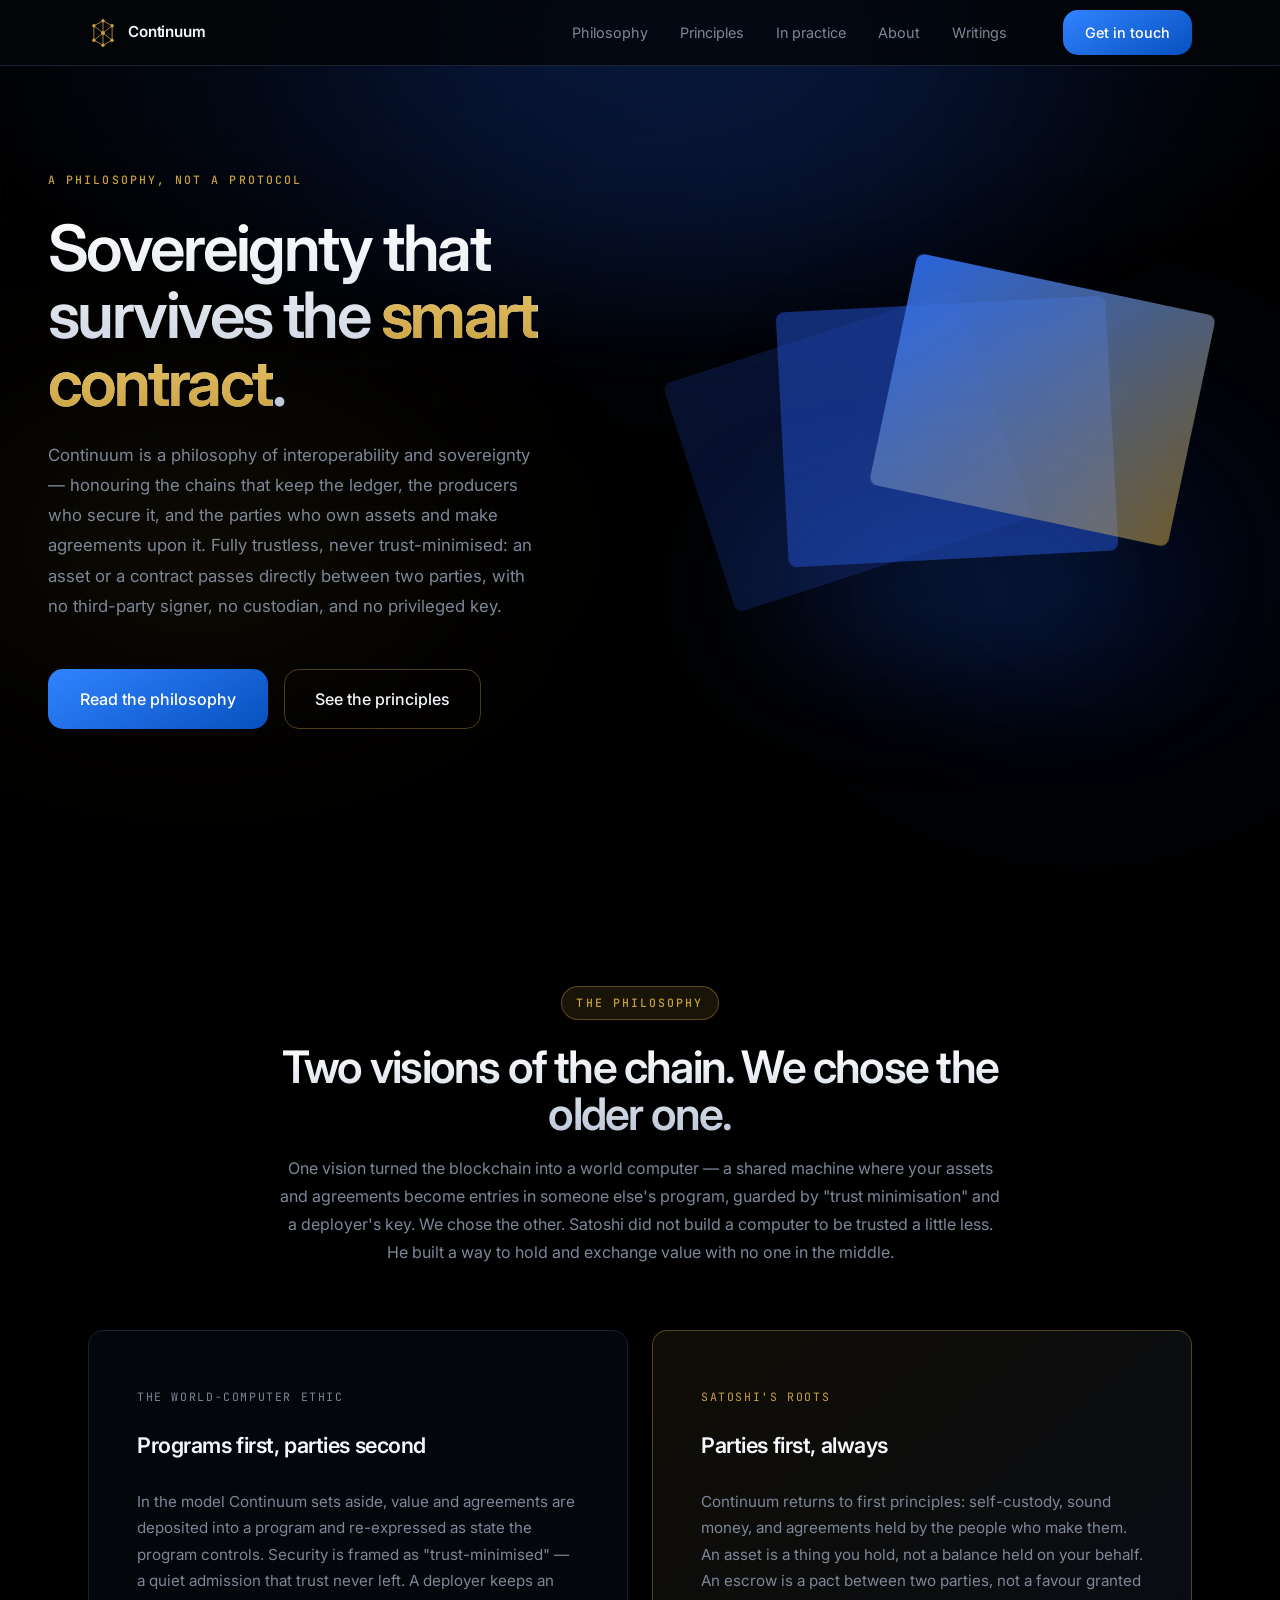
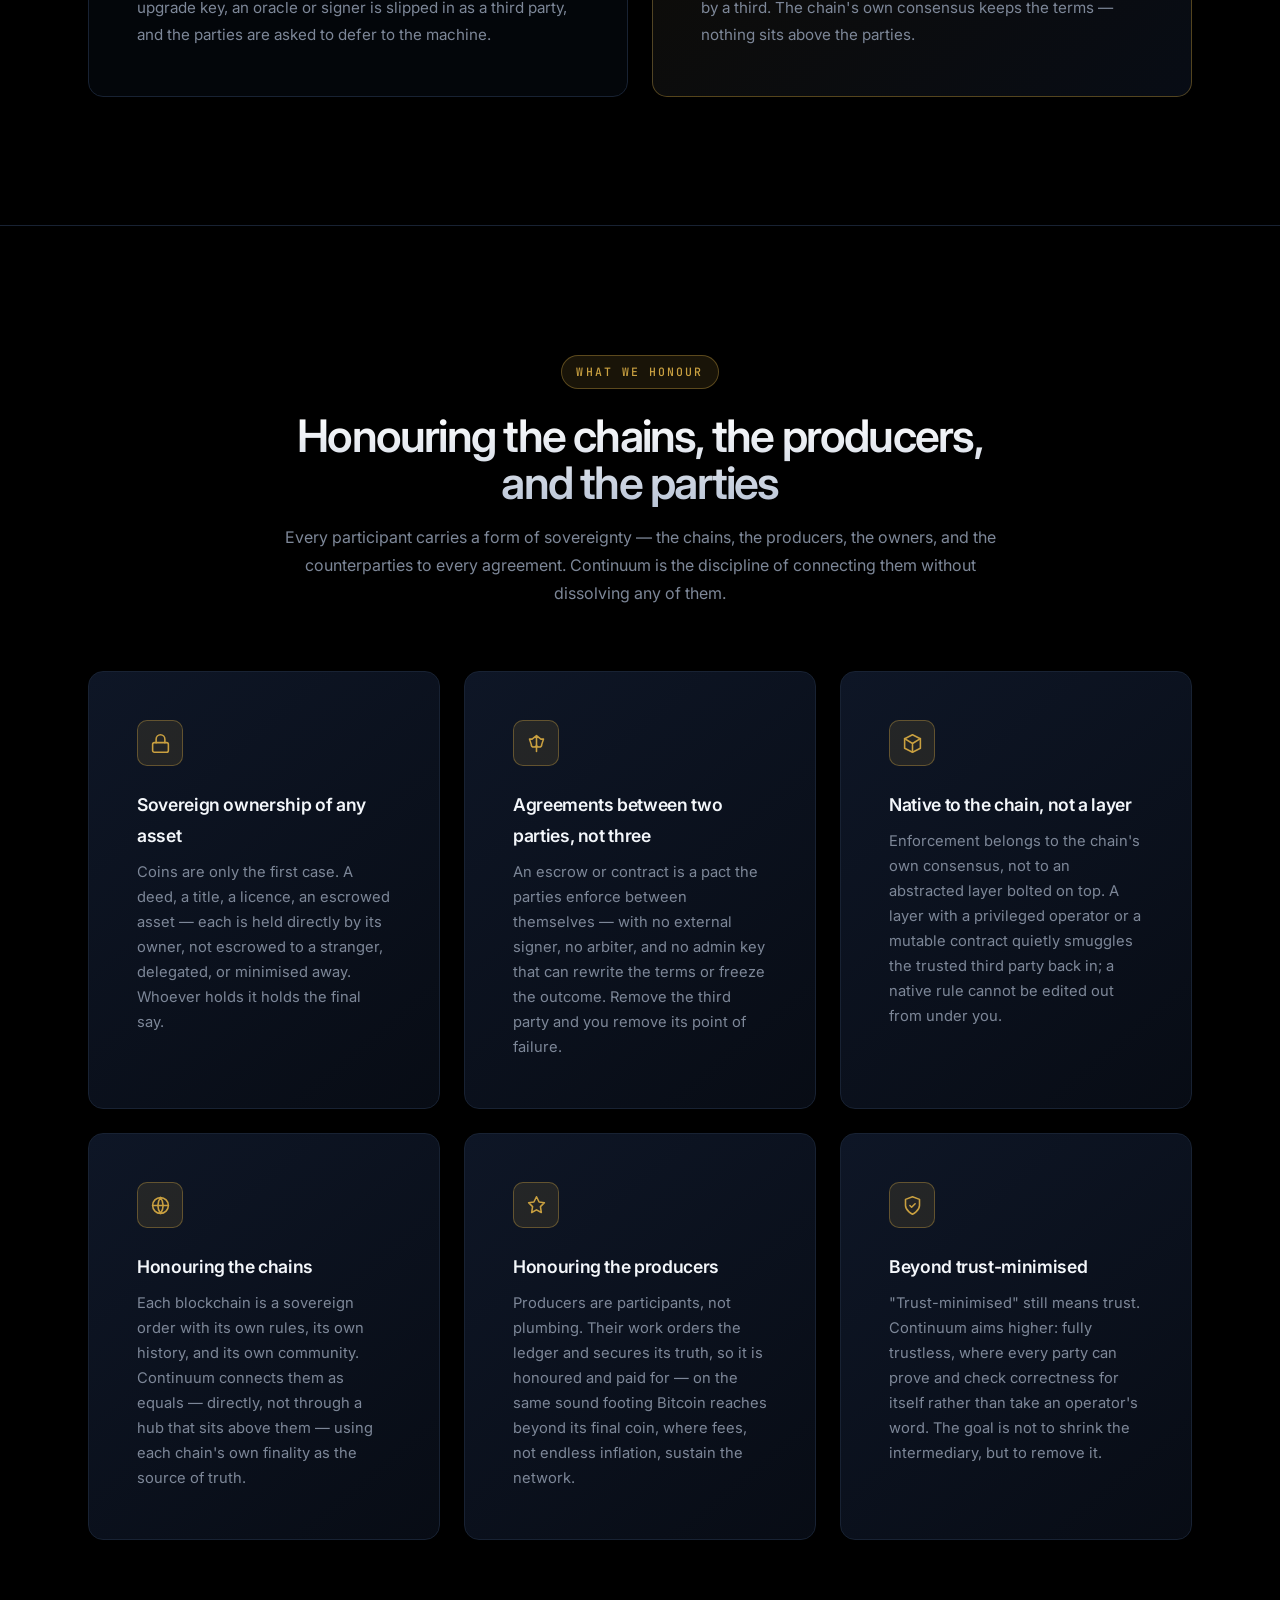
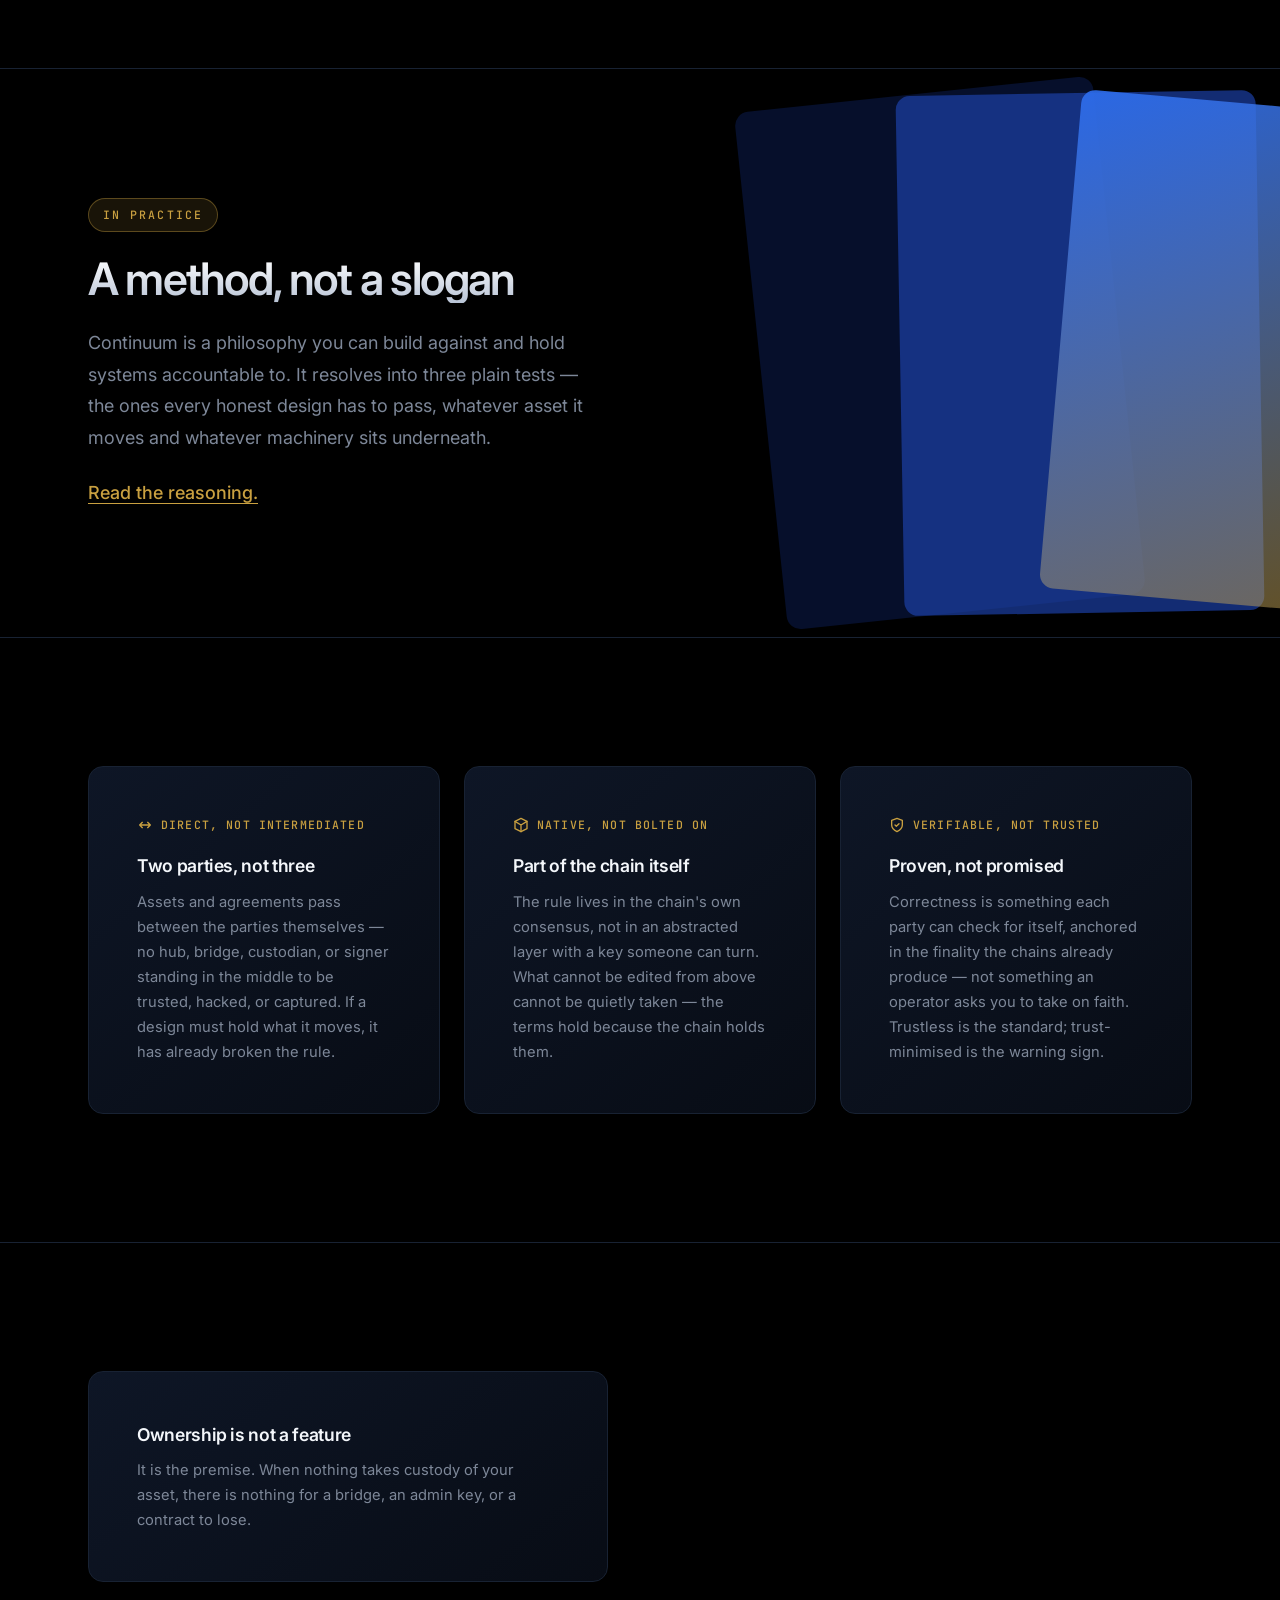
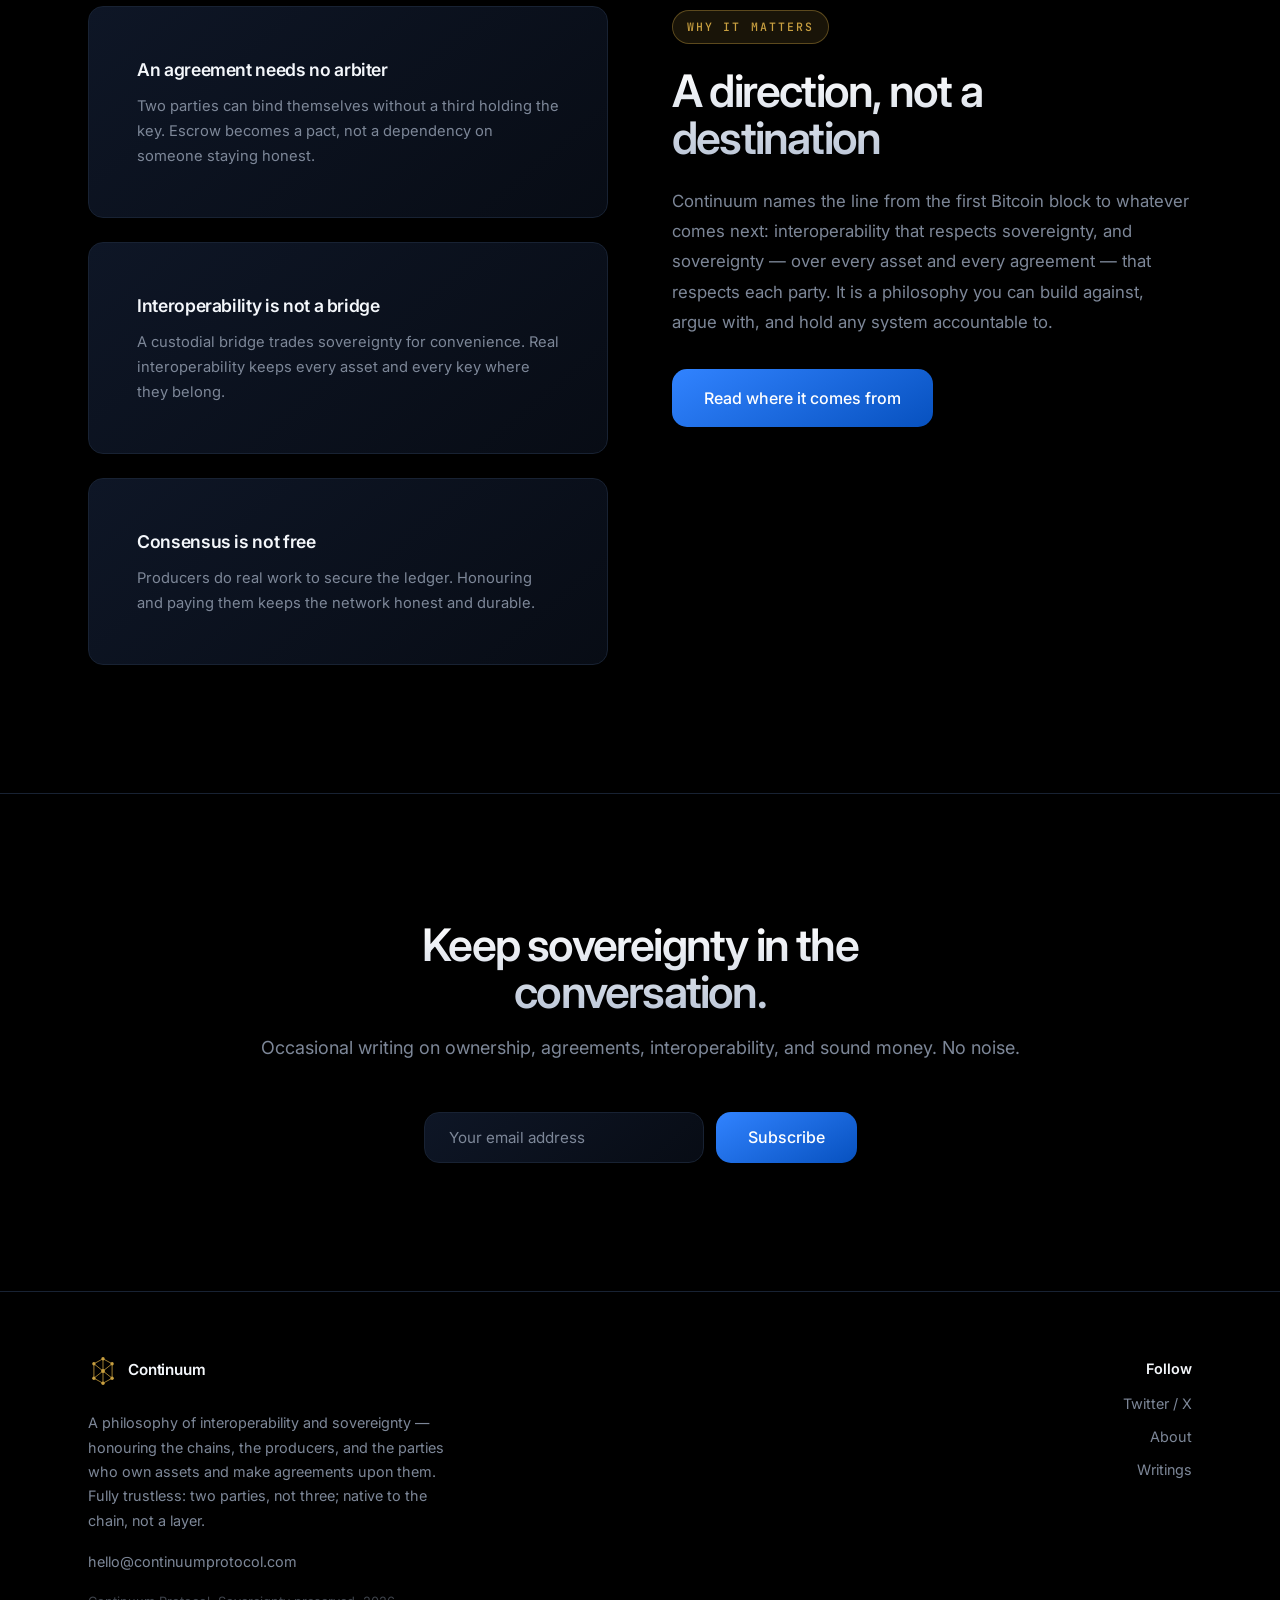
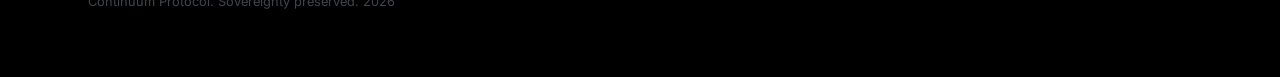
==== index.html @ 9b37e92e "Redesign Continuum Protocol site around the sovereignty/interoperability philosophy Modernized dark/" ====
<!DOCTYPE html>
<html lang="en">
<head>
  <meta charset="UTF-8" />
  <meta name="viewport" content="width=device-width, initial-scale=1.0" />
  <title>Continuum Protocol — A Philosophy of Interoperability and Sovereignty</title>
  <meta name="description" content="Continuum is a philosophy of interoperability and sovereignty — honouring the chains that keep the ledger, the producers who secure it, and the parties who own assets and make agreements upon it. Fully trustless: two parties, not three; native to the chain, not an abstracted layer." />
  <link rel="icon" type="image/svg+xml" href="images/logo.svg" />
  <link rel="stylesheet" href="css/style.css" />
</head>
<body>

<!-- Animated backdrop -->
<div class="backdrop" aria-hidden="true">
  <div class="backdrop__orb backdrop__orb--one"></div>
  <div class="backdrop__orb backdrop__orb--two"></div>
  <div class="backdrop__orb backdrop__orb--three"></div>
  <div class="backdrop__grid"></div>
</div>

<!-- Navigation -->
<nav class="nav">
  <div class="nav__inner">
    <a href="index.html" class="brand">
      <img src="images/logo.svg" alt="Continuum" class="brand__mark" />
      <span>Continuum</span>
    </a>
    <div class="nav__links">
      <a href="index.html#philosophy" class="nav__link">Philosophy</a>
      <a href="index.html#principles" class="nav__link">Principles</a>
      <a href="index.html#practice" class="nav__link">In practice</a>
      <a href="about.html" class="nav__link">About</a>
      <a href="blog.html" class="nav__link">Writings</a>
    </div>
    <a href="https://us.bigin.online/org867920251/forms/continuum-protocol-contact-form" target="_blank" rel="noopener" class="button button--nav">Get in touch</a>
  </div>
</nav>

<main class="page">

  <!-- Hero -->
  <section class="hero">
    <div class="hero__split">
      <div class="hero__content">
        <span class="eyebrow anim-fade-up">A philosophy, not a protocol</span>
        <h1 class="heading-xl hero__title anim-fade-up anim-delay-1">Sovereignty that survives the <span class="text-gold">smart contract</span>.</h1>
        <p class="lede hero__lede anim-fade-up anim-delay-2">Continuum is a philosophy of interoperability and sovereignty — honouring the chains that keep the ledger, the producers who secure it, and the parties who own assets and make agreements upon it. Fully trustless, never trust-minimised: an asset or a contract passes directly between two parties, with no third-party signer, no custodian, and no privileged key.</p>
        <div class="hero__actions anim-fade-up anim-delay-3">
          <a href="index.html#philosophy" class="button button--primary">Read the philosophy</a>
          <a href="index.html#principles" class="button button--ghost">See the principles</a>
        </div>
      </div>
      <div class="hero__visual">
        <div class="geo geo--hero">
          <div class="geo__panel"></div>
          <div class="geo__panel"></div>
          <div class="geo__panel"></div>
          <div class="geo__glow"></div>
        </div>
      </div>
    </div>
  </section>

  <!-- Philosophy: the two visions -->
  <section class="section" id="philosophy">
    <div class="container">
      <div class="section-header reveal">
        <span class="eyebrow eyebrow--pill">The philosophy</span>
        <h2 class="heading-lg">Two visions of the chain. We chose the older one.</h2>
        <p>One vision turned the blockchain into a world computer — a shared machine where your assets and agreements become entries in someone else's program, guarded by "trust minimisation" and a deployer's key. We chose the other. Satoshi did not build a computer to be trusted a little less. He built a way to hold and exchange value with no one in the middle.</p>
      </div>
      <div class="contrast reveal">
        <div class="contrast__pane contrast__pane--reject">
          <span class="contrast__tag">The world-computer ethic</span>
          <h3>Programs first, parties second</h3>
          <p>In the model Continuum sets aside, value and agreements are deposited into a program and re-expressed as state the program controls. Security is framed as "trust-minimised" — a quiet admission that trust never left. A deployer keeps an upgrade key, an oracle or signer is slipped in as a third party, and the parties are asked to defer to the machine.</p>
        </div>
        <div class="contrast__pane contrast__pane--embrace">
          <span class="contrast__tag">Satoshi's roots</span>
          <h3>Parties first, always</h3>
          <p>Continuum returns to first principles: self-custody, sound money, and agreements held by the people who make them. An asset is a thing you hold, not a balance held on your behalf. An escrow is a pact between two parties, not a favour granted by a third. The chain's own consensus keeps the terms — nothing sits above the parties.</p>
        </div>
      </div>
    </div>
  </section>

  <!-- Principles: what Continuum honours -->
  <section class="section" id="principles">
    <div class="container">
      <div class="section-header reveal">
        <span class="eyebrow eyebrow--pill">What we honour</span>
        <h2 class="heading-lg">Honouring the chains, the producers, and the parties</h2>
        <p>Every participant carries a form of sovereignty — the chains, the producers, the owners, and the counterparties to every agreement. Continuum is the discipline of connecting them without dissolving any of them.</p>
      </div>
      <div class="grid grid--3 reveal-stagger">

        <article class="card card--hover card--gold">
          <div class="card__icon">
            <svg viewBox="0 0 24 24" fill="none" stroke="currentColor" stroke-width="1.8" stroke-linecap="round" stroke-linejoin="round">
              <rect x="3" y="11" width="18" height="11" rx="2"/><path d="M7 11V7a5 5 0 0 1 10 0v4"/>
            </svg>
          </div>
          <h3 class="card__title">Sovereign ownership of any asset</h3>
          <p class="card__text">Coins are only the first case. A deed, a title, a licence, an escrowed asset — each is held directly by its owner, not escrowed to a stranger, delegated, or minimised away. Whoever holds it holds the final say.</p>
        </article>

        <article class="card card--hover card--gold">
          <div class="card__icon">
            <svg viewBox="0 0 24 24" fill="none" stroke="currentColor" stroke-width="1.8" stroke-linecap="round" stroke-linejoin="round">
              <path d="M12 3v18M7 7l5-4 5 4M7 7H4l2 6a3 3 0 0 0 6 0M17 7h3l-2 6a3 3 0 0 1-6 0"/>
            </svg>
          </div>
          <h3 class="card__title">Agreements between two parties, not three</h3>
          <p class="card__text">An escrow or contract is a pact the parties enforce between themselves — with no external signer, no arbiter, and no admin key that can rewrite the terms or freeze the outcome. Remove the third party and you remove its point of failure.</p>
        </article>

        <article class="card card--hover card--gold">
          <div class="card__icon">
            <svg viewBox="0 0 24 24" fill="none" stroke="currentColor" stroke-width="1.8" stroke-linecap="round" stroke-linejoin="round">
              <path d="M12 2l9 4.5v11L12 22l-9-4.5v-11L12 2z"/><path d="M12 22V12M3 6.5l9 5.5 9-5.5"/>
            </svg>
          </div>
          <h3 class="card__title">Native to the chain, not a layer</h3>
          <p class="card__text">Enforcement belongs to the chain's own consensus, not to an abstracted layer bolted on top. A layer with a privileged operator or a mutable contract quietly smuggles the trusted third party back in; a native rule cannot be edited out from under you.</p>
        </article>

        <article class="card card--hover card--gold">
          <div class="card__icon">
            <svg viewBox="0 0 24 24" fill="none" stroke="currentColor" stroke-width="1.8" stroke-linecap="round" stroke-linejoin="round">
              <circle cx="12" cy="12" r="9"/><path d="M3 12h18M12 3a15 15 0 0 1 0 18M12 3a15 15 0 0 0 0 18"/>
            </svg>
          </div>
          <h3 class="card__title">Honouring the chains</h3>
          <p class="card__text">Each blockchain is a sovereign order with its own rules, its own history, and its own community. Continuum connects them as equals — directly, not through a hub that sits above them — using each chain's own finality as the source of truth.</p>
        </article>

        <article class="card card--hover card--gold">
          <div class="card__icon">
            <svg viewBox="0 0 24 24" fill="none" stroke="currentColor" stroke-width="1.8" stroke-linecap="round" stroke-linejoin="round">
              <path d="M12 2l3 6 6 .9-4.5 4.4 1 6.7L12 17l-5.5 3 1-6.7L3 8.9 9 8z"/>
            </svg>
          </div>
          <h3 class="card__title">Honouring the producers</h3>
          <p class="card__text">Producers are participants, not plumbing. Their work orders the ledger and secures its truth, so it is honoured and paid for — on the same sound footing Bitcoin reaches beyond its final coin, where fees, not endless inflation, sustain the network.</p>
        </article>

        <article class="card card--hover card--gold">
          <div class="card__icon">
            <svg viewBox="0 0 24 24" fill="none" stroke="currentColor" stroke-width="1.8" stroke-linecap="round" stroke-linejoin="round">
              <path d="M12 22s8-4 8-10V5l-8-3-8 3v7c0 6 8 10 8 10z"/><path d="M9 12l2 2 4-4"/>
            </svg>
          </div>
          <h3 class="card__title">Beyond trust-minimised</h3>
          <p class="card__text">"Trust-minimised" still means trust. Continuum aims higher: fully trustless, where every party can prove and check correctness for itself rather than take an operator's word. The goal is not to shrink the intermediary, but to remove it.</p>
        </article>

      </div>
    </div>
  </section>

  <!-- The philosophy in practice -->
  <section class="section solutions" id="practice">
    <div class="container">
      <div class="solutions__text reveal">
        <span class="eyebrow eyebrow--pill">In practice</span>
        <h2 class="heading-lg">A method, not a slogan</h2>
        <p>Continuum is a philosophy you can build against and hold systems accountable to. It resolves into three plain tests — the ones every honest design has to pass, whatever asset it moves and whatever machinery sits underneath.</p>
        <a href="blog.html" class="solutions__link">Read the reasoning.</a>
      </div>
    </div>
    <div class="solutions__slabs" aria-hidden="true">
      <div class="solutions__slab"></div>
      <div class="solutions__slab"></div>
      <div class="solutions__slab"></div>
    </div>
  </section>

  <!-- Three tests -->
  <section class="section">
    <div class="container">
      <div class="grid grid--3 reveal-stagger">

        <article class="card card--gold">
          <div class="card__eyebrow">
            <svg viewBox="0 0 24 24" fill="none" stroke="currentColor" stroke-width="2" stroke-linecap="round" stroke-linejoin="round">
              <path d="M4 12h16M4 12l4-4M4 12l4 4M20 12l-4-4M20 12l-4 4"/>
            </svg>
            Direct, not intermediated
          </div>
          <h3 class="card__title">Two parties, not three</h3>
          <p class="card__text">Assets and agreements pass between the parties themselves — no hub, bridge, custodian, or signer standing in the middle to be trusted, hacked, or captured. If a design must hold what it moves, it has already broken the rule.</p>
        </article>

        <article class="card card--gold">
          <div class="card__eyebrow">
            <svg viewBox="0 0 24 24" fill="none" stroke="currentColor" stroke-width="2" stroke-linecap="round" stroke-linejoin="round">
              <path d="M12 2l9 4.5v11L12 22l-9-4.5v-11L12 2z"/><path d="M12 22V12M3 6.5l9 5.5 9-5.5"/>
            </svg>
            Native, not bolted on
          </div>
          <h3 class="card__title">Part of the chain itself</h3>
          <p class="card__text">The rule lives in the chain's own consensus, not in an abstracted layer with a key someone can turn. What cannot be edited from above cannot be quietly taken — the terms hold because the chain holds them.</p>
        </article>

        <article class="card card--gold">
          <div class="card__eyebrow">
            <svg viewBox="0 0 24 24" fill="none" stroke="currentColor" stroke-width="2" stroke-linecap="round" stroke-linejoin="round">
              <path d="M12 22s8-4 8-10V5l-8-3-8 3v7c0 6 8 10 8 10z"/><path d="M9 12l2 2 4-4"/>
            </svg>
            Verifiable, not trusted
          </div>
          <h3 class="card__title">Proven, not promised</h3>
          <p class="card__text">Correctness is something each party can check for itself, anchored in the finality the chains already produce — not something an operator asks you to take on faith. Trustless is the standard; trust-minimised is the warning sign.</p>
        </article>

      </div>
    </div>
  </section>

  <!-- Why it matters -->
  <section class="section">
    <div class="container">
      <div class="split">
        <div class="stack reveal-stagger">
          <article class="card card--gold">
            <h3 class="card__title">Ownership is not a feature</h3>
            <p class="card__text">It is the premise. When nothing takes custody of your asset, there is nothing for a bridge, an admin key, or a contract to lose.</p>
          </article>
          <article class="card card--gold">
            <h3 class="card__title">An agreement needs no arbiter</h3>
            <p class="card__text">Two parties can bind themselves without a third holding the key. Escrow becomes a pact, not a dependency on someone staying honest.</p>
          </article>
          <article class="card card--gold">
            <h3 class="card__title">Interoperability is not a bridge</h3>
            <p class="card__text">A custodial bridge trades sovereignty for convenience. Real interoperability keeps every asset and every key where they belong.</p>
          </article>
          <article class="card card--gold">
            <h3 class="card__title">Consensus is not free</h3>
            <p class="card__text">Producers do real work to secure the ledger. Honouring and paying them keeps the network honest and durable.</p>
          </article>
        </div>
        <div class="reveal">
          <span class="eyebrow eyebrow--pill">Why it matters</span>
          <h2 class="heading-lg">A direction, not a destination</h2>
          <p class="lede" style="margin-top: var(--space-3);">Continuum names the line from the first Bitcoin block to whatever comes next: interoperability that respects sovereignty, and sovereignty — over every asset and every agreement — that respects each party. It is a philosophy you can build against, argue with, and hold any system accountable to.</p>
          <a href="about.html" class="button button--primary" style="margin-top: var(--space-4);">Read where it comes from</a>
        </div>
      </div>
    </div>
  </section>

  <!-- CTA -->
  <section class="section cta">
    <div class="container">
      <div class="reveal">
        <h2 class="heading-lg">Keep sovereignty in the conversation.</h2>
        <p class="cta__sub">Occasional writing on ownership, agreements, interoperability, and sound money. No noise.</p>
        <form class="subscribe" action="https://us.bigin.online/org867920251/forms/continuum-protocol-contact-form" target="_blank" onsubmit="return false;">
          <input type="email" placeholder="Your email address" class="subscribe__input" aria-label="Email address" />
          <button type="submit" class="button button--primary">Subscribe</button>
        </form>
      </div>
    </div>
  </section>

</main>

<!-- Footer -->
<footer class="footer">
  <div class="container">
    <div class="footer__inner">
      <div>
        <a href="index.html" class="brand">
          <img src="images/logo.svg" alt="Continuum" class="brand__mark" />
          <span>Continuum</span>
        </a>
        <p class="footer__desc">A philosophy of interoperability and sovereignty — honouring the chains, the producers, and the parties who own assets and make agreements upon them. Fully trustless: two parties, not three; native to the chain, not a layer.</p>
        <p class="footer__email"><a href="mailto:hello@continuumprotocol.com">hello@continuumprotocol.com</a></p>
        <p class="footer__copy">Continuum Protocol. Sovereignty preserved. 2026</p>
      </div>
      <div class="footer__social">
        <p class="footer__social-label">Follow</p>
        <div class="footer__social-links">
          <a href="https://x.com/ContinuumCEO" target="_blank" rel="noopener" class="footer__social-link">Twitter / X</a>
          <a href="about.html" class="footer__social-link">About</a>
          <a href="blog.html" class="footer__social-link">Writings</a>
        </div>
      </div>
    </div>
  </div>
</footer>

<script src="js/main.js"></script>
</body>
</html>
---- css/style.css ----
/* =============================================================================
   Continuum — a philosophy of interoperability and sovereignty
   -----------------------------------------------------------------------------
   Stylesheet organisation (read top to bottom):
     1. Design tokens        — the single source of truth for the visual system
     2. Base & reset         — element-level defaults
     3. Backdrop             — fixed aurora + grid layers
     4. Layout primitives    — container, section rhythm, reveal animation
     5. Typography helpers    — eyebrow, gradient headings, prose
     6. Components            — nav, buttons, cards, footer (composable + DRY)
     7. Page compositions     — home, about, writings, essay
     8. Responsive overrides  — narrow-viewport adjustments
   The cards across the site share one base component (`.card`) and differ only
   by modifier, so spacing, borders and hover behaviour stay consistent.
============================================================================= */

@import url('https://fonts.googleapis.com/css2?family=Inter:wght@300;400;500;600;700;800&family=JetBrains+Mono:wght@400;500&display=swap');

/* ── 1. Design tokens ─────────────────────────────────────────────────────── */
:root {
  /* Palette — a black/blue base with a gold "sovereignty" accent drawn from
     the logo. Blue = the open network; gold = the sovereign coin. */
  --color-void:            #000000;
  --color-ink:             #05070c;
  --color-surface:         #0e1626;
  --color-surface-2:       rgba(14, 22, 38, 0.55);
  --color-surface-3:       rgba(14, 22, 38, 0.28);

  --color-text:            #f4f7fb;
  --color-text-muted:      #7d8798;
  --color-text-faint:      rgba(125, 135, 152, 0.5);

  --color-blue:            #3183ff;
  --color-blue-deep:       #0751bf;
  --color-blue-bright:     #5b9dff;
  --color-blue-border:     rgba(49, 131, 255, 0.35);
  --color-blue-glow:       rgba(49, 131, 255, 0.22);

  --color-gold:            #c9a040;
  --color-gold-bright:     #e6c56a;
  --color-gold-soft:       rgba(201, 160, 64, 0.12);
  --color-gold-border:     rgba(201, 160, 64, 0.38);

  --color-border:          #182233;
  --color-border-hover:    rgba(49, 131, 255, 0.28);

  /* Gradients — reused rather than re-declared per component. */
  --gradient-accent:  linear-gradient(150deg, var(--color-blue), var(--color-blue-deep));
  --gradient-surface: linear-gradient(140deg, var(--color-surface), var(--color-surface-2));
  --gradient-heading: linear-gradient(180deg, #ffffff 0%, #b9c4d6 100%);

  /* Typography */
  --font-sans: 'Inter', system-ui, -apple-system, sans-serif;
  --font-mono: 'JetBrains Mono', ui-monospace, 'SFMono-Regular', monospace;

  /* Spacing scale (8px base) — use these instead of ad-hoc pixel values. */
  --space-1: 8px;
  --space-2: 16px;
  --space-3: 24px;
  --space-4: 32px;
  --space-6: 48px;
  --space-8: 64px;
  --space-12: 96px;
  --space-16: 128px;

  /* Radii */
  --radius: 15px;
  --radius-sm: 10px;
  --radius-pill: 100px;

  /* Structure */
  --layout-max: 1200px;
  --nav-height: 66px;

  /* Motion */
  --ease: cubic-bezier(0.25, 0.46, 0.45, 0.94);
  --transition: 0.4s var(--ease);
}

/* ── 2. Base & reset ──────────────────────────────────────────────────────── */
*,
*::before,
*::after {
  box-sizing: border-box;
  margin: 0;
  padding: 0;
}

html {
  scroll-behavior: smooth;
}

body {
  min-height: 100vh;
  background: var(--color-void);
  color: var(--color-text);
  font-family: var(--font-sans);
  font-size: 18px;
  line-height: 1.75;
  -webkit-font-smoothing: antialiased;
}

a {
  color: inherit;
  text-decoration: none;
}

img {
  display: block;
  max-width: 100%;
}

::selection {
  background: var(--color-gold-soft);
  color: var(--color-gold-bright);
}

:focus-visible {
  outline: 2px solid var(--color-gold);
  outline-offset: 3px;
  border-radius: 4px;
}

/* ── 3. Backdrop ──────────────────────────────────────────────────────────── */
.backdrop {
  position: fixed;
  inset: 0;
  z-index: 0;
  overflow: hidden;
  pointer-events: none;
}

.backdrop__orb {
  position: absolute;
  border-radius: 50%;
  filter: blur(90px);
}

.backdrop__orb--one {
  top: -250px;
  left: 20%;
  width: 900px;
  height: 600px;
  background: radial-gradient(ellipse, rgba(22, 60, 160, 0.5) 0%, transparent 68%);
  animation: orb-drift-a 22s ease-in-out infinite;
}

.backdrop__orb--two {
  right: -100px;
  bottom: 10%;
  width: 600px;
  height: 500px;
  background: radial-gradient(ellipse, rgba(10, 35, 110, 0.38) 0%, transparent 70%);
  animation: orb-drift-b 28s ease-in-out infinite;
}

.backdrop__orb--three {
  top: 38%;
  left: -150px;
  width: 700px;
  height: 400px;
  background: radial-gradient(ellipse, rgba(120, 92, 30, 0.16) 0%, transparent 72%);
  animation: orb-drift-c 19s ease-in-out infinite;
}

.backdrop__grid {
  position: absolute;
  inset: 0;
  background-image:
    linear-gradient(rgba(49, 131, 255, 0.03) 1px, transparent 1px),
    linear-gradient(90deg, rgba(49, 131, 255, 0.03) 1px, transparent 1px);
  background-size: 72px 72px;
  mask-image: radial-gradient(ellipse 100% 60% at 50% 0%, #000 40%, transparent 100%);
}

@keyframes orb-drift-a {
  0%, 100% { transform: translate(0, 0) scale(1); }
  33%      { transform: translate(-6%, 10%) scale(1.12); }
  66%      { transform: translate(8%, -6%) scale(0.9); }
}

@keyframes orb-drift-b {
  0%, 100% { transform: translate(0, 0) scale(1); }
  40%      { transform: translate(6%, -10%) scale(1.18); }
  70%      { transform: translate(-8%, 6%) scale(0.88); }
}

@keyframes orb-drift-c {
  0%, 100% { transform: translate(0, 0) scale(1); }
  50%      { transform: translate(12%, 6%) scale(1.1); }
}

/* ── 4. Layout primitives ─────────────────────────────────────────────────── */
.page {
  position: relative;
  z-index: 1;
  padding-top: var(--nav-height);
}

.container {
  max-width: var(--layout-max);
  margin: 0 auto;
  padding: 0 var(--space-6);
}

.section {
  padding: var(--space-16) 0;
}

.section + .section {
  border-top: 1px solid var(--color-border);
}

.section-header {
  max-width: 720px;
  margin: 0 auto var(--space-8);
  text-align: center;
}

.section-header p {
  margin-top: var(--space-2);
  color: var(--color-text-muted);
  font-size: 1rem;
}

/* Scroll reveal — the base state hides content; JS adds `is-visible`. */
.reveal,
.reveal-stagger > * {
  transition: opacity 0.55s ease-out, transform 0.55s ease-out;
}

.reveal:not(.is-visible),
.reveal-stagger > *:not(.is-visible) {
  opacity: 0;
  transform: translateY(18px);
}

.reveal.is-visible,
.reveal-stagger > *.is-visible {
  opacity: 1;
  transform: none;
}

/* ── 5. Typography helpers ────────────────────────────────────────────────── */
.eyebrow {
  display: inline-block;
  margin-bottom: var(--space-3);
  font-family: var(--font-mono);
  font-size: 0.72rem;
  font-weight: 500;
  letter-spacing: 0.18em;
  text-transform: uppercase;
  color: var(--color-gold);
}

.eyebrow--pill {
  padding: 6px 14px;
  border: 1px solid var(--color-gold-border);
  border-radius: var(--radius-pill);
  background: var(--color-gold-soft);
}

.heading-xl,
.heading-lg {
  font-weight: 600;
  letter-spacing: -0.04em;
  line-height: 1.05;
  background: var(--gradient-heading);
  -webkit-background-clip: text;
  background-clip: text;
  color: transparent;
}

.heading-xl { font-size: clamp(2.6rem, 5vw, 4.4rem); }
.heading-lg { font-size: clamp(2rem, 3.5vw, 3rem); }

/* A gold emphasis for a single sovereign word inside a heading. */
.text-gold {
  background: linear-gradient(180deg, var(--color-gold-bright), var(--color-gold));
  -webkit-background-clip: text;
  background-clip: text;
  color: transparent;
}

.lede {
  color: var(--color-text-muted);
  font-size: 1.05rem;
  line-height: 1.8;
}

/* ── 6. Components ────────────────────────────────────────────────────────── */

/* 6.1 Navigation */
.nav {
  position: fixed;
  inset: 0 0 auto 0;
  z-index: 100;
  height: var(--nav-height);
  background: rgba(3, 5, 10, 0.8);
  backdrop-filter: blur(20px);
  -webkit-backdrop-filter: blur(20px);
  border-bottom: 1px solid var(--color-border);
}

.nav__inner {
  display: flex;
  align-items: center;
  justify-content: space-between;
  gap: var(--space-4);
  max-width: var(--layout-max);
  height: 100%;
  margin: 0 auto;
  padding: 0 var(--space-6);
}

.brand {
  display: inline-flex;
  align-items: center;
  gap: 10px;
  font-weight: 600;
  font-size: 0.95rem;
  letter-spacing: -0.01em;
  color: var(--color-text);
}

.brand__mark {
  width: 30px;
  height: 30px;
  flex-shrink: 0;
  object-fit: contain;
}

.nav__links {
  display: flex;
  align-items: center;
  gap: var(--space-4);
  margin-left: auto;
  margin-right: var(--space-3);
}

.nav__link {
  font-size: 0.9rem;
  color: var(--color-text-muted);
  transition: color var(--transition);
}

.nav__link:hover {
  color: var(--color-text);
}

/* 6.2 Buttons — one base, two accent variants. */
.button {
  display: inline-flex;
  align-items: center;
  gap: 8px;
  border: none;
  border-radius: var(--radius);
  font-family: var(--font-sans);
  font-weight: 500;
  cursor: pointer;
  transition: transform var(--transition), box-shadow var(--transition);
}

.button:hover {
  transform: scale(0.96);
}

.button--primary {
  padding: 15px 32px;
  font-size: 1rem;
  color: #fff;
  background: var(--gradient-accent);
}

.button--primary:hover {
  box-shadow: 0 12px 36px var(--color-blue-glow);
}

.button--nav {
  padding: 10px 22px;
  font-size: 0.9rem;
  color: #fff;
  background: var(--gradient-accent);
}

.button--ghost {
  padding: 15px 30px;
  font-size: 1rem;
  color: var(--color-text);
  background: transparent;
  border: 1px solid var(--color-gold-border);
}

.button--ghost:hover {
  background: var(--color-gold-soft);
}

/* 6.3 Card — the shared surface used by every content tile. */
.card {
  padding: var(--space-6);
  background: var(--gradient-surface);
  border: 1px solid var(--color-border);
  border-radius: var(--radius);
  transition: transform var(--transition), border-color var(--transition);
}

.card--hover:hover {
  transform: translateY(-3px);
  border-color: var(--color-border-hover);
}

.card--gold:hover {
  border-color: var(--color-gold-border);
}

.card__title {
  margin-bottom: var(--space-1);
  font-size: 1.1rem;
  font-weight: 600;
  letter-spacing: -0.02em;
}

.card__text {
  color: var(--color-text-muted);
  font-size: 0.92rem;
  line-height: 1.7;
}

/* Small labelled icon used on cards. */
.card__icon {
  display: flex;
  align-items: center;
  justify-content: center;
  width: 46px;
  height: 46px;
  margin-bottom: var(--space-3);
  border-radius: var(--radius-sm);
  background: var(--color-gold-soft);
  border: 1px solid var(--color-gold-border);
  color: var(--color-gold);
}

.card__icon svg {
  width: 21px;
  height: 21px;
}

.card__eyebrow {
  display: flex;
  align-items: center;
  gap: 8px;
  margin-bottom: var(--space-2);
  font-family: var(--font-mono);
  font-size: 0.72rem;
  font-weight: 500;
  letter-spacing: 0.1em;
  text-transform: uppercase;
  color: var(--color-gold);
}

.card__eyebrow svg {
  width: 16px;
  height: 16px;
}

/* 6.4 Footer */
.footer {
  position: relative;
  z-index: 1;
  padding: var(--space-8) 0;
  border-top: 1px solid var(--color-border);
}

.footer__inner {
  display: flex;
  flex-wrap: wrap;
  align-items: flex-start;
  justify-content: space-between;
  gap: var(--space-4);
}

.footer__desc {
  max-width: 380px;
  margin-top: var(--space-2);
  color: var(--color-text-muted);
  font-size: 0.9rem;
  line-height: 1.7;
}

.footer__email {
  margin-top: var(--space-2);
  font-size: 0.9rem;
}

.footer__email a {
  color: var(--color-text-muted);
  transition: color var(--transition);
}

.footer__email a:hover {
  color: var(--color-gold);
}

.footer__copy {
  margin-top: var(--space-2);
  font-size: 0.8rem;
  color: var(--color-text-faint);
}

.footer__social {
  display: flex;
  flex-direction: column;
  align-items: flex-end;
  gap: 10px;
}

.footer__social-label {
  font-size: 0.9rem;
  font-weight: 600;
}

.footer__social-links {
  display: flex;
  flex-direction: column;
  align-items: flex-end;
  gap: 8px;
}

.footer__social-link {
  font-size: 0.9rem;
  color: var(--color-text-muted);
  transition: color var(--transition);
}

.footer__social-link:hover {
  color: var(--color-text);
}

/* ── 7. Page compositions ─────────────────────────────────────────────────── */

/* 7.1 Shared hero glow (home + interior page heroes). */
.hero,
.page-hero {
  position: relative;
  overflow: hidden;
}

.hero::before,
.page-hero::before {
  content: '';
  position: absolute;
  inset: 0;
  background: radial-gradient(ellipse 80% 55% at 50% 0%, rgba(8, 22, 55, 0.85) 0%, transparent 68%);
  pointer-events: none;
}

/* 7.2 Home hero */
.hero {
  display: flex;
  justify-content: center;
  padding: var(--space-12) var(--space-6) var(--space-16);
}

.hero__split {
  display: flex;
  align-items: center;
  justify-content: space-between;
  gap: var(--space-8);
  width: 100%;
  max-width: var(--layout-max);
  position: relative;
  z-index: 1;
}

.hero__content {
  max-width: 580px;
}

.hero__title {
  margin-bottom: var(--space-3);
}

.hero__lede {
  max-width: 500px;
  margin-bottom: var(--space-6);
}

.hero__actions {
  display: flex;
  flex-wrap: wrap;
  gap: var(--space-2);
}

.hero__visual {
  flex-shrink: 0;
  display: flex;
  justify-content: center;
  animation: fade-up 0.7s ease-out 0.3s both, float 7s ease-in-out 1s infinite;
}

/* 7.3 Geometric panel motif (hero + essay thumbnails). */
.geo {
  position: relative;
}

.geo__panel {
  position: absolute;
  border-radius: 8px;
}

.geo__glow {
  position: absolute;
  border-radius: 50%;
  background: rgba(37, 99, 235, 0.28);
  filter: blur(52px);
}

.geo--hero {
  width: 560px;
  height: 420px;
}

.geo--hero .geo__panel {
  will-change: transform;
}

.geo--hero .geo__panel:nth-child(1) {
  top: 95px;
  left: 20px;
  width: 310px;
  height: 240px;
  background: rgba(18, 42, 110, 0.4);
  transform: rotate(-18deg);
}

.geo--hero .geo__panel:nth-child(2) {
  top: 68px;
  left: 110px;
  width: 330px;
  height: 255px;
  background: rgba(30, 70, 180, 0.62);
  transform: rotate(-3deg);
}

.geo--hero .geo__panel:nth-child(3) {
  top: 46px;
  left: 218px;
  width: 305px;
  height: 236px;
  /* The front-most panel carries the gold accent — the sovereign layer. */
  background: linear-gradient(135deg, rgba(45, 110, 240, 0.9), rgba(201, 160, 64, 0.55));
  transform: rotate(12deg);
}

.geo--hero .geo__glow {
  bottom: 16px;
  left: 50%;
  width: 380px;
  height: 100px;
  transform: translateX(-50%);
  filter: blur(70px);
}

.geo--thumb {
  width: 160px;
  height: 122px;
}

.geo--thumb .geo__panel:nth-child(1) {
  top: 26px;
  left: 6px;
  width: 88px;
  height: 68px;
  background: rgba(18, 42, 110, 0.4);
  transform: rotate(-18deg);
}

.geo--thumb .geo__panel:nth-child(2) {
  top: 18px;
  left: 32px;
  width: 93px;
  height: 72px;
  background: rgba(30, 70, 180, 0.62);
  transform: rotate(-3deg);
}

.geo--thumb .geo__panel:nth-child(3) {
  top: 13px;
  left: 64px;
  width: 86px;
  height: 67px;
  background: linear-gradient(135deg, rgba(45, 110, 240, 0.9), rgba(201, 160, 64, 0.55));
  transform: rotate(12deg);
}

.geo--thumb .geo__glow {
  bottom: 4px;
  left: 50%;
  width: 100px;
  height: 28px;
  transform: translateX(-50%);
  filter: blur(24px);
}

/* 7.4 Grid layouts (composed from `.card`s). */
.grid {
  display: grid;
  gap: var(--space-3);
}

.grid--3 { grid-template-columns: repeat(3, 1fr); }
.grid--2 { grid-template-columns: repeat(2, 1fr); }

.split {
  display: grid;
  grid-template-columns: 1fr 1fr;
  gap: var(--space-8);
  align-items: center;
}

.split--start {
  align-items: start;
}

.stack {
  display: flex;
  flex-direction: column;
  gap: var(--space-3);
}

/* 7.5 Two-visions manifesto (Satoshi vs the world-computer ethic). */
.contrast {
  display: grid;
  grid-template-columns: 1fr 1fr;
  gap: var(--space-3);
}

.contrast__pane {
  padding: var(--space-6);
  border: 1px solid var(--color-border);
  border-radius: var(--radius);
}

.contrast__pane--reject {
  background: var(--color-surface-3);
}

.contrast__pane--embrace {
  background: linear-gradient(140deg, rgba(201, 160, 64, 0.08), var(--color-surface-2));
  border-color: var(--color-gold-border);
}

.contrast__tag {
  font-family: var(--font-mono);
  font-size: 0.72rem;
  letter-spacing: 0.14em;
  text-transform: uppercase;
  color: var(--color-text-muted);
}

.contrast__pane--embrace .contrast__tag {
  color: var(--color-gold);
}

.contrast__pane h3 {
  margin: var(--space-2) 0 var(--space-3);
  font-size: 1.35rem;
  font-weight: 600;
  letter-spacing: -0.02em;
}

.contrast__pane p {
  color: var(--color-text-muted);
  font-size: 0.95rem;
  line-height: 1.75;
}

/* 7.6 Creed list (numbered tenets on the About page). */
.creed {
  display: grid;
  gap: var(--space-2);
  counter-reset: creed;
}

.creed__item {
  display: grid;
  grid-template-columns: auto 1fr;
  gap: var(--space-3);
  align-items: baseline;
  padding: var(--space-3) 0;
  border-top: 1px solid var(--color-border);
}

.creed__item::before {
  counter-increment: creed;
  content: counter(creed, decimal-leading-zero);
  font-family: var(--font-mono);
  font-size: 0.85rem;
  color: var(--color-gold);
}

.creed__item h3 {
  font-size: 1.05rem;
  font-weight: 600;
  letter-spacing: -0.02em;
}

.creed__item p {
  margin-top: 6px;
  color: var(--color-text-muted);
  font-size: 0.92rem;
  line-height: 1.7;
}

/* 7.7 Solutions band with floating slabs. */
.solutions {
  position: relative;
  overflow: hidden;
}

.solutions__text {
  max-width: 500px;
}

.solutions__text h2 {
  margin-bottom: var(--space-3);
}

.solutions__text p {
  margin-bottom: var(--space-3);
  color: var(--color-text-muted);
}

.solutions__link {
  color: var(--color-gold);
  font-weight: 500;
  text-decoration: underline;
  text-underline-offset: 4px;
  transition: color var(--transition);
}

.solutions__link:hover {
  color: var(--color-gold-bright);
}

.solutions__slabs {
  position: absolute;
  top: 0;
  right: -60px;
  bottom: 0;
  width: 640px;
  pointer-events: none;
}

.solutions__slab {
  position: absolute;
  top: 50%;
  border-radius: 14px;
}

.solutions__slab:nth-child(1) {
  right: 220px;
  width: 360px;
  height: 520px;
  transform: translateY(-50%) rotate(-6deg);
  background: rgba(15, 35, 95, 0.45);
}

.solutions__slab:nth-child(2) {
  right: 80px;
  width: 360px;
  height: 520px;
  transform: translateY(-50%) rotate(-1deg);
  background: rgba(28, 65, 170, 0.68);
}

.solutions__slab:nth-child(3) {
  right: -60px;
  width: 340px;
  height: 500px;
  transform: translateY(-50%) rotate(5deg);
  background: linear-gradient(160deg, rgba(45, 110, 240, 0.9), rgba(201, 160, 64, 0.5));
}

/* 7.8 Stats + team (About). */
.stats {
  display: grid;
  grid-template-columns: 1fr 1fr;
  gap: var(--space-3);
}

.stat {
  padding: var(--space-4) var(--space-3);
  text-align: center;
  background: var(--gradient-surface);
  border: 1px solid var(--color-border);
  border-radius: var(--radius);
}

.stat__value {
  font-family: var(--font-mono);
  font-size: 2.1rem;
  font-weight: 500;
  letter-spacing: -0.03em;
  color: var(--color-gold);
}

.stat__label {
  margin-top: 6px;
  font-size: 0.85rem;
  color: var(--color-text-muted);
}

.team {
  display: grid;
  grid-template-columns: repeat(4, 1fr);
  gap: var(--space-3);
  margin-top: var(--space-8);
}

.team-card {
  padding: var(--space-4) var(--space-2);
  text-align: center;
  background: var(--gradient-surface);
  border: 1px solid var(--color-border);
  border-radius: var(--radius);
  transition: border-color var(--transition);
}

.team-card:hover {
  border-color: var(--color-gold-border);
}

.team-card__avatar {
  display: flex;
  align-items: center;
  justify-content: center;
  width: 64px;
  height: 64px;
  margin: 0 auto var(--space-2);
  border-radius: 50%;
  background: linear-gradient(135deg, rgba(201, 160, 64, 0.22), rgba(49, 131, 255, 0.14));
  border: 2px solid var(--color-gold-border);
  font-family: var(--font-mono);
  font-weight: 500;
  color: var(--color-gold);
}

.team-card h4 {
  font-size: 0.95rem;
  font-weight: 600;
}

.team-card .role {
  font-size: 0.82rem;
  color: var(--color-text-muted);
}

/* 7.9 Community prose block. */
.prose {
  max-width: 720px;
  margin: 0 auto;
}

.prose p {
  margin-bottom: var(--space-2);
  color: var(--color-text-muted);
  line-height: 1.85;
}

/* 7.10 Writings (blog) list. */
.writings {
  display: grid;
  grid-template-columns: repeat(2, 1fr);
  gap: var(--space-3);
}

.writing-card {
  overflow: hidden;
  background: var(--gradient-surface);
  border: 1px solid var(--color-border);
  border-radius: var(--radius);
  transition: transform var(--transition), border-color var(--transition);
}

.writing-card:hover {
  transform: translateY(-4px);
  border-color: var(--color-gold-border);
}

.writing-card__thumb {
  display: flex;
  align-items: center;
  justify-content: center;
  aspect-ratio: 16 / 9;
  background: var(--color-surface);
  overflow: hidden;
}

.writing-card__thumb img {
  width: 100%;
  height: 100%;
  object-fit: cover;
}

.writing-card__body {
  padding: var(--space-4);
}

.writing-card__date {
  font-family: var(--font-mono);
  font-size: 0.72rem;
  letter-spacing: 0.08em;
  text-transform: uppercase;
  color: var(--color-text-muted);
}

.writing-card__title {
  margin-top: var(--space-1);
  font-size: 1.15rem;
  font-weight: 600;
  line-height: 1.4;
  letter-spacing: -0.02em;
}

/* 7.11 Essay (single post). */
.essay-header {
  position: relative;
  overflow: hidden;
  padding: var(--space-8) var(--space-6) var(--space-6);
}

.essay-header::before {
  content: '';
  position: absolute;
  inset: 0;
  background: radial-gradient(ellipse 70% 55% at 50% 0%, rgba(8, 22, 55, 0.8) 0%, transparent 68%);
  pointer-events: none;
}

.essay-header__inner {
  position: relative;
  z-index: 1;
  max-width: 820px;
  margin: 0 auto;
}

.essay-header h1 {
  max-width: 780px;
  font-size: clamp(2rem, 4vw, 3.4rem);
  font-weight: 600;
  letter-spacing: -0.04em;
  line-height: 1.08;
}

.essay-figure {
  max-width: 1000px;
  margin: 0 auto var(--space-8);
  padding: 0 var(--space-6);
}

.essay-figure__frame {
  overflow: hidden;
  border-radius: var(--radius);
  background: var(--color-surface);
}

.essay-body {
  max-width: 720px;
  margin: 0 auto;
  padding: 0 var(--space-6) var(--space-12);
}

.essay-body p {
  margin-bottom: var(--space-3);
  color: var(--color-text-muted);
  line-height: 1.85;
}

.essay-body h2 {
  margin: var(--space-6) 0 var(--space-2);
  font-size: 1.5rem;
  font-weight: 600;
  letter-spacing: -0.03em;
  color: var(--color-text);
}

.essay-body h3 {
  margin: var(--space-4) 0 var(--space-2);
  font-size: 1.2rem;
  font-weight: 600;
  color: var(--color-text);
}

.essay-body blockquote {
  margin: var(--space-4) 0;
  padding: var(--space-2) var(--space-3);
  background: var(--color-gold-soft);
  border-left: 3px solid var(--color-gold);
  border-radius: 0 var(--radius) var(--radius) 0;
}

.essay-body blockquote p {
  margin: 0;
  color: var(--color-text);
  font-style: italic;
  font-size: 1.05rem;
}

.essay-body ul {
  margin: var(--space-2) 0 var(--space-3);
  list-style: none;
  display: flex;
  flex-direction: column;
  gap: var(--space-1);
}

.essay-body li {
  display: flex;
  gap: 12px;
  color: var(--color-text-muted);
  line-height: 1.7;
}

.essay-body li::before {
  content: '';
  flex-shrink: 0;
  width: 6px;
  height: 6px;
  margin-top: 11px;
  border-radius: 50%;
  background: var(--color-gold);
}

/* 7.12 Interior page hero (About / Writings). */
.page-hero {
  padding: var(--space-12) var(--space-6) var(--space-8);
  text-align: center;
}

.page-hero__inner {
  position: relative;
  z-index: 1;
  max-width: 720px;
  margin: 0 auto;
}

.page-hero h1 {
  margin-bottom: var(--space-2);
  font-size: clamp(2.2rem, 5vw, 4rem);
}

/* 7.13 CTA / subscribe. */
.cta {
  padding: var(--space-16) 0;
  text-align: center;
}

.cta h2 {
  max-width: 640px;
  margin: 0 auto var(--space-2);
}

.cta__sub {
  margin-bottom: var(--space-6);
  color: var(--color-text-muted);
}

.subscribe {
  display: inline-flex;
  flex-wrap: wrap;
  justify-content: center;
  gap: 12px;
}

.subscribe__input {
  width: 280px;
  padding: 15px 24px;
  background: var(--gradient-surface);
  border: 1px solid var(--color-border);
  border-radius: var(--radius);
  font-family: var(--font-sans);
  font-size: 0.95rem;
  color: var(--color-text);
  outline: none;
  transition: border-color var(--transition);
}

.subscribe__input::placeholder {
  color: var(--color-text-muted);
}

.subscribe__input:focus {
  border-color: var(--color-gold-border);
}

/* ── Shared keyframes ─────────────────────────────────────────────────────── */
@keyframes float {
  0%, 100% { transform: translateY(0); }
  50%      { transform: translateY(-14px); }
}

@keyframes fade-up {
  from { opacity: 0; transform: translateY(20px); }
  to   { opacity: 1; transform: translateY(0); }
}

.anim-fade-up { animation: fade-up 0.65s ease-out both; }
.anim-delay-1 { animation-delay: 0.12s; }
.anim-delay-2 { animation-delay: 0.24s; }
.anim-delay-3 { animation-delay: 0.36s; }

@media (prefers-reduced-motion: reduce) {
  *,
  .reveal,
  .reveal-stagger > * {
    animation: none !important;
    transition: none !important;
    opacity: 1 !important;
    transform: none !important;
  }
}

/* ── 8. Responsive overrides ──────────────────────────────────────────────── */
@media (max-width: 1000px) {
  .grid--3 { grid-template-columns: repeat(2, 1fr); }
  .split { grid-template-columns: 1fr; gap: var(--space-6); }
  .contrast { grid-template-columns: 1fr; }
  .team { grid-template-columns: repeat(2, 1fr); }

  .hero__split { flex-direction: column; text-align: center; }
  .hero__actions { justify-content: center; }
  .hero__lede { margin-left: auto; margin-right: auto; }
  .solutions__slabs { display: none; }
}

@media (max-width: 700px) {
  .container { padding: 0 var(--space-3); }
  .nav__inner { padding: 0 var(--space-3); }
  .nav__links { display: none; }

  .hero,
  .page-hero,
  .essay-header { padding-left: var(--space-3); padding-right: var(--space-3); }

  .essay-figure,
  .essay-body { padding-left: var(--space-3); padding-right: var(--space-3); }

  .grid--3,
  .grid--2,
  .writings { grid-template-columns: 1fr; }

  .stats { grid-template-columns: 1fr 1fr; }

  .hero__visual { display: none; }

  .footer__inner { flex-direction: column; align-items: flex-start; }
  .footer__social,
  .footer__social-links { align-items: flex-start; }

  .subscribe { flex-direction: column; width: 100%; }
  .subscribe__input { width: 100%; }
}
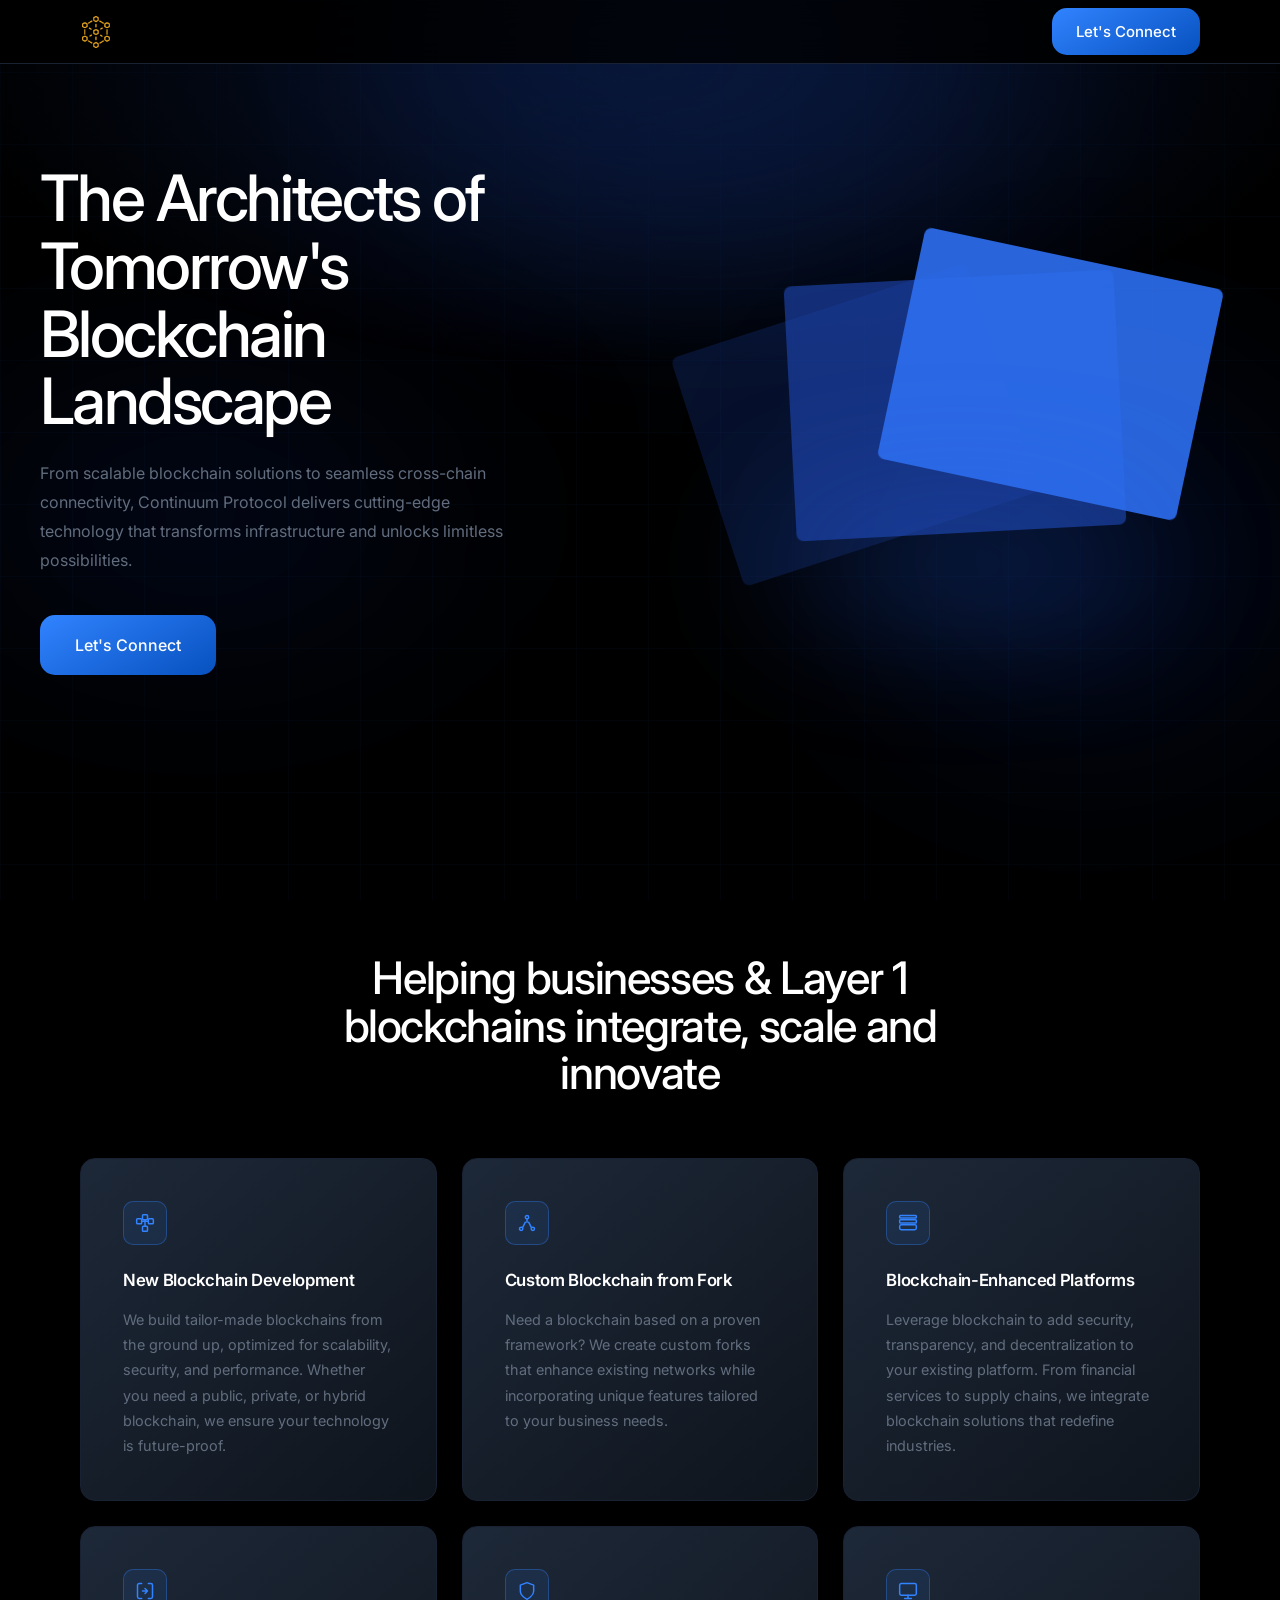
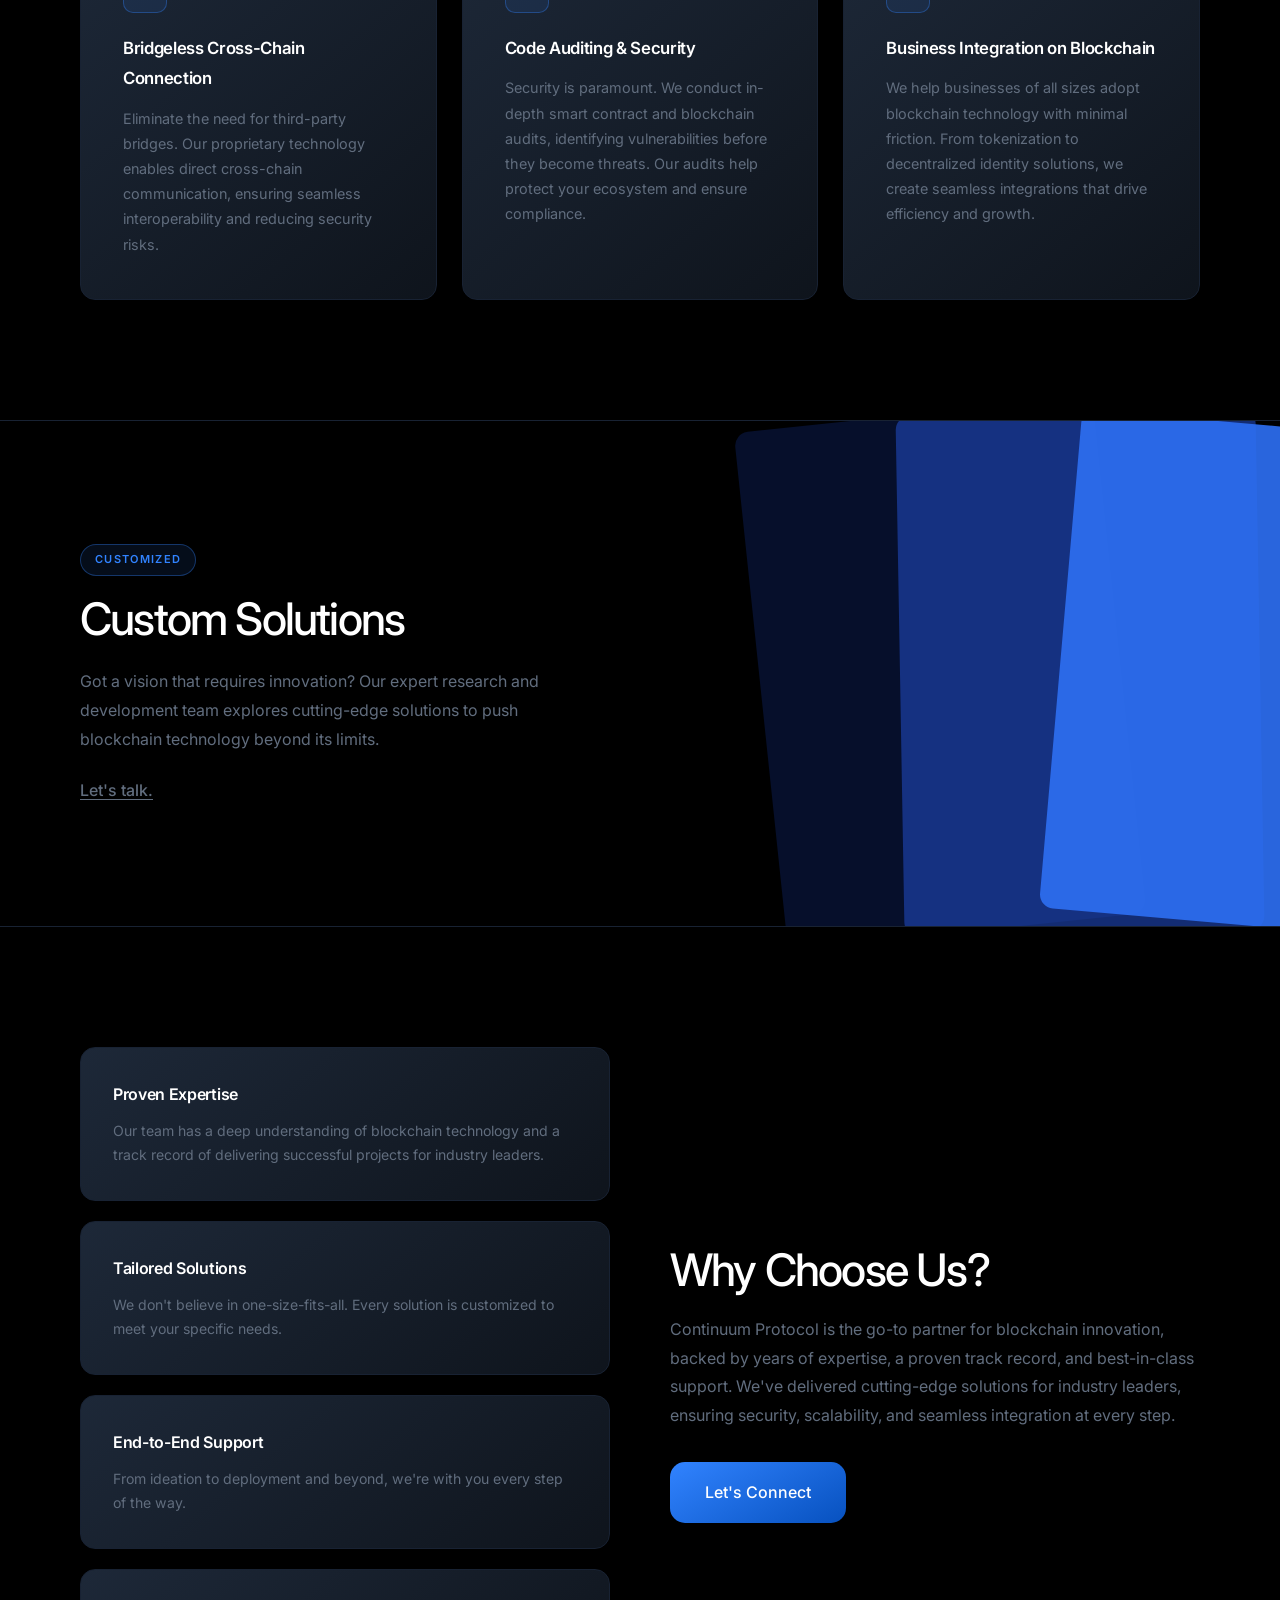
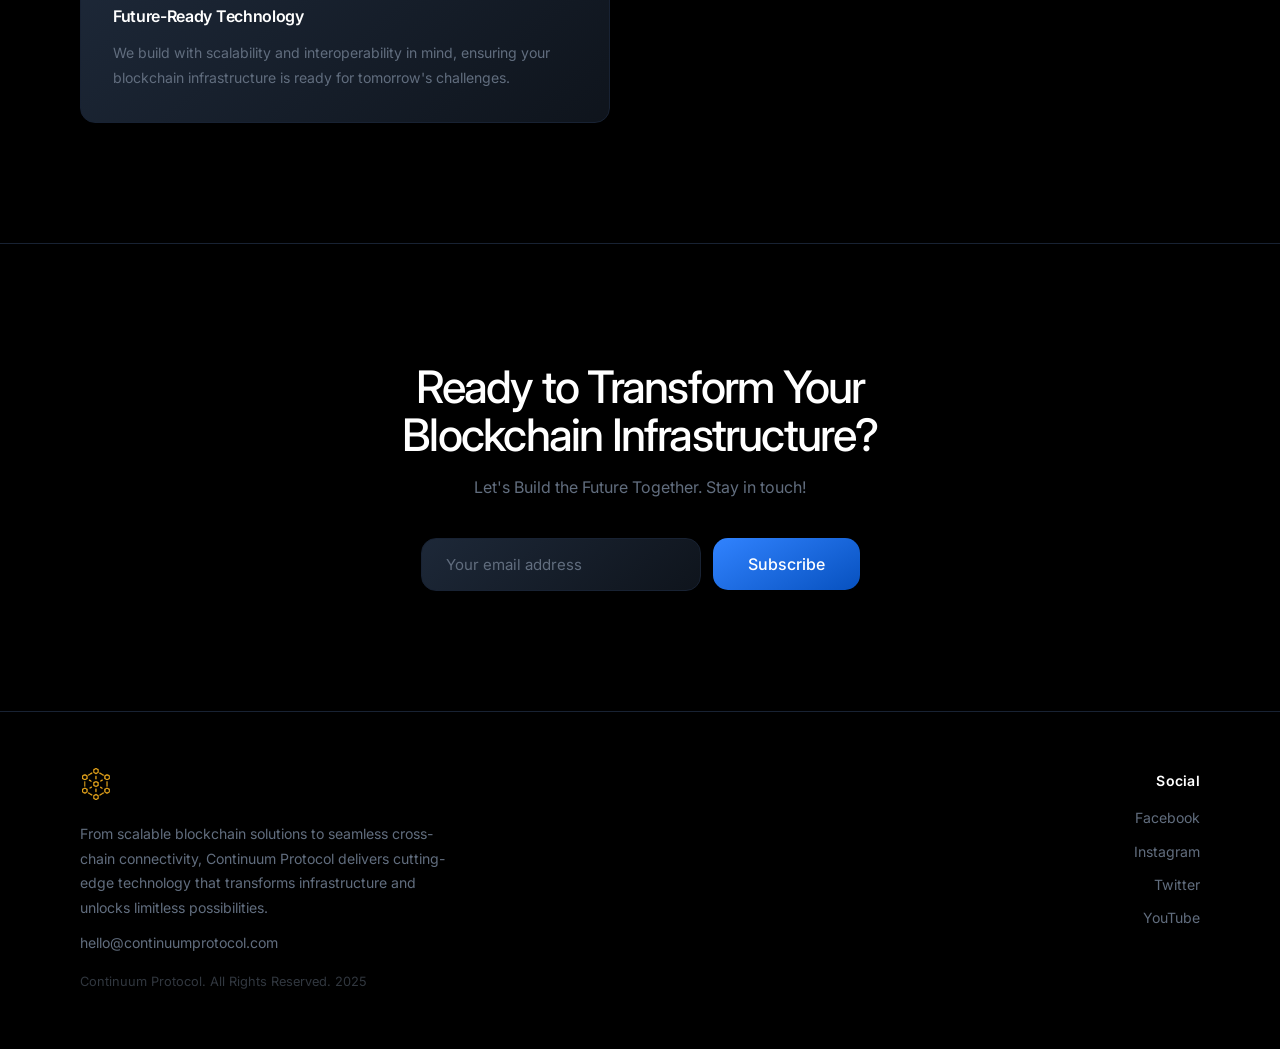
==== commit c0bbe93c: "Update Webflow export site Apply the latest website, styles, scripts, and post updates for the Webfl" ====
--- a/index.html
+++ b/index.html
@@ -3,261 +3,260 @@
 <head>
   <meta charset="UTF-8" />
   <meta name="viewport" content="width=device-width, initial-scale=1.0" />
-  <title>Continuum Protocol — A Philosophy of Interoperability and Sovereignty</title>
-  <meta name="description" content="Continuum is a philosophy of interoperability and sovereignty — honouring the chains that keep the ledger, the producers who secure it, and the parties who own assets and make agreements upon it. Fully trustless: two parties, not three; native to the chain, not an abstracted layer." />
-  <link rel="icon" type="image/svg+xml" href="images/logo.svg" />
+  <title>Continuum Protocol — The Architects of Tomorrow's Blockchain Landscape</title>
+  <meta name="description" content="From scalable blockchain solutions to seamless cross-chain connectivity, Continuum Protocol delivers cutting-edge technology that transforms infrastructure and unlocks limitless possibilities." />
   <link rel="stylesheet" href="css/style.css" />
 </head>
 <body>
-
-<!-- Animated backdrop -->
-<div class="backdrop" aria-hidden="true">
-  <div class="backdrop__orb backdrop__orb--one"></div>
-  <div class="backdrop__orb backdrop__orb--two"></div>
-  <div class="backdrop__orb backdrop__orb--three"></div>
-  <div class="backdrop__grid"></div>
+<div class="bg-aurora" aria-hidden="true">
+  <div class="aurora-orb aurora-orb-1"></div>
+  <div class="aurora-orb aurora-orb-2"></div>
+  <div class="aurora-orb aurora-orb-3"></div>
 </div>
+<div class="bg-grid" aria-hidden="true"></div>
 
 <!-- Navigation -->
-<nav class="nav">
-  <div class="nav__inner">
-    <a href="index.html" class="brand">
-      <img src="images/logo.svg" alt="Continuum" class="brand__mark" />
-      <span>Continuum</span>
+<nav>
+  <div class="nav-inner">
+    <a href="index.html" class="nav-logo">
+      <img src="images/logo.png" alt="Continuum Protocol" class="logo-icon" />
     </a>
-    <div class="nav__links">
-      <a href="index.html#philosophy" class="nav__link">Philosophy</a>
-      <a href="index.html#principles" class="nav__link">Principles</a>
-      <a href="index.html#practice" class="nav__link">In practice</a>
-      <a href="about.html" class="nav__link">About</a>
-      <a href="blog.html" class="nav__link">Writings</a>
-    </div>
-    <a href="https://us.bigin.online/org867920251/forms/continuum-protocol-contact-form" target="_blank" rel="noopener" class="button button--nav">Get in touch</a>
+    <a href="https://us.bigin.online/org867920251/forms/continuum-protocol-contact-form" target="_blank" class="btn-nav">Let's Connect</a>
   </div>
 </nav>
 
-<main class="page">
+<main class="page-main">
 
   <!-- Hero -->
   <section class="hero">
-    <div class="hero__split">
-      <div class="hero__content">
-        <span class="eyebrow anim-fade-up">A philosophy, not a protocol</span>
-        <h1 class="heading-xl hero__title anim-fade-up anim-delay-1">Sovereignty that survives the <span class="text-gold">smart contract</span>.</h1>
-        <p class="lede hero__lede anim-fade-up anim-delay-2">Continuum is a philosophy of interoperability and sovereignty — honouring the chains that keep the ledger, the producers who secure it, and the parties who own assets and make agreements upon it. Fully trustless, never trust-minimised: an asset or a contract passes directly between two parties, with no third-party signer, no custodian, and no privileged key.</p>
-        <div class="hero__actions anim-fade-up anim-delay-3">
-          <a href="index.html#philosophy" class="button button--primary">Read the philosophy</a>
-          <a href="index.html#principles" class="button button--ghost">See the principles</a>
-        </div>
-      </div>
-      <div class="hero__visual">
-        <div class="geo geo--hero">
-          <div class="geo__panel"></div>
-          <div class="geo__panel"></div>
-          <div class="geo__panel"></div>
-          <div class="geo__glow"></div>
-        </div>
-      </div>
-    </div>
-  </section>
-
-  <!-- Philosophy: the two visions -->
-  <section class="section" id="philosophy">
+    <div class="hero-split">
+      <div class="hero-content">
+        <h1 class="anim-fade-up">The Architects of Tomorrow's Blockchain Landscape</h1>
+        <p class="anim-fade-up anim-delay-1">From scalable blockchain solutions to seamless cross-chain connectivity, Continuum Protocol delivers cutting-edge technology that transforms infrastructure and unlocks limitless possibilities.</p>
+        <a href="https://us.bigin.online/org867920251/forms/continuum-protocol-contact-form" target="_blank" class="btn-primary anim-fade-up anim-delay-2">Let's Connect</a>
+      </div>
+      <div class="hero-visual-wrap">
+        <div class="geo-wrap hero-geo">
+          <div class="geo-panel"></div>
+          <div class="geo-panel"></div>
+          <div class="geo-panel"></div>
+          <div class="geo-glow"></div>
+        </div>
+      </div>
+    </div>
+  </section>
+
+  <!-- Services -->
+  <section class="section">
     <div class="container">
       <div class="section-header reveal">
-        <span class="eyebrow eyebrow--pill">The philosophy</span>
-        <h2 class="heading-lg">Two visions of the chain. We chose the older one.</h2>
-        <p>One vision turned the blockchain into a world computer — a shared machine where your assets and agreements become entries in someone else's program, guarded by "trust minimisation" and a deployer's key. We chose the other. Satoshi did not build a computer to be trusted a little less. He built a way to hold and exchange value with no one in the middle.</p>
-      </div>
-      <div class="contrast reveal">
-        <div class="contrast__pane contrast__pane--reject">
-          <span class="contrast__tag">The world-computer ethic</span>
-          <h3>Programs first, parties second</h3>
-          <p>In the model Continuum sets aside, value and agreements are deposited into a program and re-expressed as state the program controls. Security is framed as "trust-minimised" — a quiet admission that trust never left. A deployer keeps an upgrade key, an oracle or signer is slipped in as a third party, and the parties are asked to defer to the machine.</p>
-        </div>
-        <div class="contrast__pane contrast__pane--embrace">
-          <span class="contrast__tag">Satoshi's roots</span>
-          <h3>Parties first, always</h3>
-          <p>Continuum returns to first principles: self-custody, sound money, and agreements held by the people who make them. An asset is a thing you hold, not a balance held on your behalf. An escrow is a pact between two parties, not a favour granted by a third. The chain's own consensus keeps the terms — nothing sits above the parties.</p>
-        </div>
-      </div>
-    </div>
-  </section>
-
-  <!-- Principles: what Continuum honours -->
-  <section class="section" id="principles">
+        <h2>Helping businesses & Layer 1 blockchains integrate, scale and innovate</h2>
+      </div>
+      <div class="services-grid reveal-stagger">
+
+        <div class="service-card">
+          <div class="svc-icon">
+            <svg viewBox="0 0 24 24" fill="none" stroke="currentColor" stroke-width="1.8" stroke-linecap="round" stroke-linejoin="round">
+              <rect x="2" y="7" width="6" height="6" rx="1"/><rect x="16" y="7" width="6" height="6" rx="1"/><rect x="9" y="2" width="6" height="6" rx="1"/><rect x="9" y="16" width="6" height="6" rx="1"/><path d="M8 10h8M12 8v8"/>
+            </svg>
+          </div>
+          <h3>New Blockchain Development</h3>
+          <p>We build tailor-made blockchains from the ground up, optimized for scalability, security, and performance. Whether you need a public, private, or hybrid blockchain, we ensure your technology is future-proof.</p>
+        </div>
+
+        <div class="service-card">
+          <div class="svc-icon">
+            <svg viewBox="0 0 24 24" fill="none" stroke="currentColor" stroke-width="1.8" stroke-linecap="round" stroke-linejoin="round">
+              <circle cx="12" cy="5" r="2"/><circle cx="5" cy="19" r="2"/><circle cx="19" cy="19" r="2"/><path d="M12 7v4M10 11l-3 6M14 11l3 6"/>
+            </svg>
+          </div>
+          <h3>Custom Blockchain from Fork</h3>
+          <p>Need a blockchain based on a proven framework? We create custom forks that enhance existing networks while incorporating unique features tailored to your business needs.</p>
+        </div>
+
+        <div class="service-card">
+          <div class="svc-icon">
+            <svg viewBox="0 0 24 24" fill="none" stroke="currentColor" stroke-width="1.8" stroke-linecap="round" stroke-linejoin="round">
+              <rect x="2" y="14" width="20" height="6" rx="2"/><rect x="2" y="8" width="20" height="4" rx="1"/><rect x="2" y="3" width="20" height="3" rx="1"/>
+            </svg>
+          </div>
+          <h3>Blockchain-Enhanced Platforms</h3>
+          <p>Leverage blockchain to add security, transparency, and decentralization to your existing platform. From financial services to supply chains, we integrate blockchain solutions that redefine industries.</p>
+        </div>
+
+        <div class="service-card">
+          <div class="svc-icon">
+            <svg viewBox="0 0 24 24" fill="none" stroke="currentColor" stroke-width="1.8" stroke-linecap="round" stroke-linejoin="round">
+              <path d="M8 3H5a2 2 0 0 0-2 2v14a2 2 0 0 0 2 2h3M16 3h3a2 2 0 0 1 2 2v14a2 2 0 0 1-2 2h-3"/><path d="M9 12h6M12 9l3 3-3 3"/>
+            </svg>
+          </div>
+          <h3>Bridgeless Cross-Chain Connection</h3>
+          <p>Eliminate the need for third-party bridges. Our proprietary technology enables direct cross-chain communication, ensuring seamless interoperability and reducing security risks.</p>
+        </div>
+
+        <div class="service-card">
+          <div class="svc-icon">
+            <svg viewBox="0 0 24 24" fill="none" stroke="currentColor" stroke-width="1.8" stroke-linecap="round" stroke-linejoin="round">
+              <path d="M12 22s8-4 8-10V5l-8-3-8 3v7c0 6 8 10 8 10z"/>
+            </svg>
+          </div>
+          <h3>Code Auditing & Security</h3>
+          <p>Security is paramount. We conduct in-depth smart contract and blockchain audits, identifying vulnerabilities before they become threats. Our audits help protect your ecosystem and ensure compliance.</p>
+        </div>
+
+        <div class="service-card">
+          <div class="svc-icon">
+            <svg viewBox="0 0 24 24" fill="none" stroke="currentColor" stroke-width="1.8" stroke-linecap="round" stroke-linejoin="round">
+              <rect x="2" y="3" width="20" height="14" rx="2"/><path d="M8 21h8M12 17v4"/>
+            </svg>
+          </div>
+          <h3>Business Integration on Blockchain</h3>
+          <p>We help businesses of all sizes adopt blockchain technology with minimal friction. From tokenization to decentralized identity solutions, we create seamless integrations that drive efficiency and growth.</p>
+        </div>
+
+      </div>
+    </div>
+  </section>
+
+  <!-- Custom Solutions -->
+  <section class="section solutions-section">
+    <div class="container">
+      <div class="solutions-text reveal">
+        <span class="label-pill">CUSTOMIZED</span>
+        <h2>Custom Solutions</h2>
+        <p>Got a vision that requires innovation? Our expert research and development team explores cutting-edge solutions to push blockchain technology beyond its limits.</p>
+        <a href="https://us.bigin.online/org867920251/forms/continuum-protocol-contact-form" target="_blank" class="solutions-cta">Let's talk.</a>
+      </div>
+    </div>
+    <div class="solutions-panels" aria-hidden="true">
+      <div class="solutions-slab"></div>
+      <div class="solutions-slab"></div>
+      <div class="solutions-slab"></div>
+    </div>
+  </section>
+
+  <!-- Why Choose Us + Benefits -->
+  <section class="section">
+    <div class="container">
+      <div class="why-benefits-split">
+        <div class="benefits-col reveal-stagger">
+
+          <div class="benefit-card">
+            <h3>Proven Expertise</h3>
+            <p>Our team has a deep understanding of blockchain technology and a track record of delivering successful projects for industry leaders.</p>
+          </div>
+
+          <div class="benefit-card">
+            <h3>Tailored Solutions</h3>
+            <p>We don't believe in one-size-fits-all. Every solution is customized to meet your specific needs.</p>
+          </div>
+
+          <div class="benefit-card">
+            <h3>End-to-End Support</h3>
+            <p>From ideation to deployment and beyond, we're with you every step of the way.</p>
+          </div>
+
+          <div class="benefit-card">
+            <h3>Future-Ready Technology</h3>
+            <p>We build with scalability and interoperability in mind, ensuring your blockchain infrastructure is ready for tomorrow's challenges.</p>
+          </div>
+
+        </div>
+        <div class="why-col reveal">
+          <h2>Why Choose Us?</h2>
+          <p>Continuum Protocol is the go-to partner for blockchain innovation, backed by years of expertise, a proven track record, and best-in-class support. We've delivered cutting-edge solutions for industry leaders, ensuring security, scalability, and seamless integration at every step.</p>
+          <a href="https://us.bigin.online/org867920251/forms/continuum-protocol-contact-form" target="_blank" class="btn-primary" style="margin-top: 32px;">Let's Connect</a>
+        </div>
+      </div>
+    </div>
+  </section>
+
+  <!-- Partners — hidden until content is confirmed
+  <section class="section">
     <div class="container">
       <div class="section-header reveal">
-        <span class="eyebrow eyebrow--pill">What we honour</span>
-        <h2 class="heading-lg">Honouring the chains, the producers, and the parties</h2>
-        <p>Every participant carries a form of sovereignty — the chains, the producers, the owners, and the counterparties to every agreement. Continuum is the discipline of connecting them without dissolving any of them.</p>
-      </div>
-      <div class="grid grid--3 reveal-stagger">
-
-        <article class="card card--hover card--gold">
-          <div class="card__icon">
-            <svg viewBox="0 0 24 24" fill="none" stroke="currentColor" stroke-width="1.8" stroke-linecap="round" stroke-linejoin="round">
-              <rect x="3" y="11" width="18" height="11" rx="2"/><path d="M7 11V7a5 5 0 0 1 10 0v4"/>
-            </svg>
-          </div>
-          <h3 class="card__title">Sovereign ownership of any asset</h3>
-          <p class="card__text">Coins are only the first case. A deed, a title, a licence, an escrowed asset — each is held directly by its owner, not escrowed to a stranger, delegated, or minimised away. Whoever holds it holds the final say.</p>
-        </article>
-
-        <article class="card card--hover card--gold">
-          <div class="card__icon">
-            <svg viewBox="0 0 24 24" fill="none" stroke="currentColor" stroke-width="1.8" stroke-linecap="round" stroke-linejoin="round">
-              <path d="M12 3v18M7 7l5-4 5 4M7 7H4l2 6a3 3 0 0 0 6 0M17 7h3l-2 6a3 3 0 0 1-6 0"/>
-            </svg>
-          </div>
-          <h3 class="card__title">Agreements between two parties, not three</h3>
-          <p class="card__text">An escrow or contract is a pact the parties enforce between themselves — with no external signer, no arbiter, and no admin key that can rewrite the terms or freeze the outcome. Remove the third party and you remove its point of failure.</p>
-        </article>
-
-        <article class="card card--hover card--gold">
-          <div class="card__icon">
-            <svg viewBox="0 0 24 24" fill="none" stroke="currentColor" stroke-width="1.8" stroke-linecap="round" stroke-linejoin="round">
-              <path d="M12 2l9 4.5v11L12 22l-9-4.5v-11L12 2z"/><path d="M12 22V12M3 6.5l9 5.5 9-5.5"/>
-            </svg>
-          </div>
-          <h3 class="card__title">Native to the chain, not a layer</h3>
-          <p class="card__text">Enforcement belongs to the chain's own consensus, not to an abstracted layer bolted on top. A layer with a privileged operator or a mutable contract quietly smuggles the trusted third party back in; a native rule cannot be edited out from under you.</p>
-        </article>
-
-        <article class="card card--hover card--gold">
-          <div class="card__icon">
-            <svg viewBox="0 0 24 24" fill="none" stroke="currentColor" stroke-width="1.8" stroke-linecap="round" stroke-linejoin="round">
-              <circle cx="12" cy="12" r="9"/><path d="M3 12h18M12 3a15 15 0 0 1 0 18M12 3a15 15 0 0 0 0 18"/>
-            </svg>
-          </div>
-          <h3 class="card__title">Honouring the chains</h3>
-          <p class="card__text">Each blockchain is a sovereign order with its own rules, its own history, and its own community. Continuum connects them as equals — directly, not through a hub that sits above them — using each chain's own finality as the source of truth.</p>
-        </article>
-
-        <article class="card card--hover card--gold">
-          <div class="card__icon">
-            <svg viewBox="0 0 24 24" fill="none" stroke="currentColor" stroke-width="1.8" stroke-linecap="round" stroke-linejoin="round">
-              <path d="M12 2l3 6 6 .9-4.5 4.4 1 6.7L12 17l-5.5 3 1-6.7L3 8.9 9 8z"/>
-            </svg>
-          </div>
-          <h3 class="card__title">Honouring the producers</h3>
-          <p class="card__text">Producers are participants, not plumbing. Their work orders the ledger and secures its truth, so it is honoured and paid for — on the same sound footing Bitcoin reaches beyond its final coin, where fees, not endless inflation, sustain the network.</p>
-        </article>
-
-        <article class="card card--hover card--gold">
-          <div class="card__icon">
-            <svg viewBox="0 0 24 24" fill="none" stroke="currentColor" stroke-width="1.8" stroke-linecap="round" stroke-linejoin="round">
-              <path d="M12 22s8-4 8-10V5l-8-3-8 3v7c0 6 8 10 8 10z"/><path d="M9 12l2 2 4-4"/>
-            </svg>
-          </div>
-          <h3 class="card__title">Beyond trust-minimised</h3>
-          <p class="card__text">"Trust-minimised" still means trust. Continuum aims higher: fully trustless, where every party can prove and check correctness for itself rather than take an operator's word. The goal is not to shrink the intermediary, but to remove it.</p>
-        </article>
-
-      </div>
-    </div>
-  </section>
-
-  <!-- The philosophy in practice -->
-  <section class="section solutions" id="practice">
-    <div class="container">
-      <div class="solutions__text reveal">
-        <span class="eyebrow eyebrow--pill">In practice</span>
-        <h2 class="heading-lg">A method, not a slogan</h2>
-        <p>Continuum is a philosophy you can build against and hold systems accountable to. It resolves into three plain tests — the ones every honest design has to pass, whatever asset it moves and whatever machinery sits underneath.</p>
-        <a href="blog.html" class="solutions__link">Read the reasoning.</a>
-      </div>
-    </div>
-    <div class="solutions__slabs" aria-hidden="true">
-      <div class="solutions__slab"></div>
-      <div class="solutions__slab"></div>
-      <div class="solutions__slab"></div>
-    </div>
-  </section>
-
-  <!-- Three tests -->
-  <section class="section">
-    <div class="container">
-      <div class="grid grid--3 reveal-stagger">
-
-        <article class="card card--gold">
-          <div class="card__eyebrow">
-            <svg viewBox="0 0 24 24" fill="none" stroke="currentColor" stroke-width="2" stroke-linecap="round" stroke-linejoin="round">
-              <path d="M4 12h16M4 12l4-4M4 12l4 4M20 12l-4-4M20 12l-4 4"/>
-            </svg>
-            Direct, not intermediated
-          </div>
-          <h3 class="card__title">Two parties, not three</h3>
-          <p class="card__text">Assets and agreements pass between the parties themselves — no hub, bridge, custodian, or signer standing in the middle to be trusted, hacked, or captured. If a design must hold what it moves, it has already broken the rule.</p>
-        </article>
-
-        <article class="card card--gold">
-          <div class="card__eyebrow">
-            <svg viewBox="0 0 24 24" fill="none" stroke="currentColor" stroke-width="2" stroke-linecap="round" stroke-linejoin="round">
-              <path d="M12 2l9 4.5v11L12 22l-9-4.5v-11L12 2z"/><path d="M12 22V12M3 6.5l9 5.5 9-5.5"/>
-            </svg>
-            Native, not bolted on
-          </div>
-          <h3 class="card__title">Part of the chain itself</h3>
-          <p class="card__text">The rule lives in the chain's own consensus, not in an abstracted layer with a key someone can turn. What cannot be edited from above cannot be quietly taken — the terms hold because the chain holds them.</p>
-        </article>
-
-        <article class="card card--gold">
-          <div class="card__eyebrow">
-            <svg viewBox="0 0 24 24" fill="none" stroke="currentColor" stroke-width="2" stroke-linecap="round" stroke-linejoin="round">
-              <path d="M12 22s8-4 8-10V5l-8-3-8 3v7c0 6 8 10 8 10z"/><path d="M9 12l2 2 4-4"/>
-            </svg>
-            Verifiable, not trusted
-          </div>
-          <h3 class="card__title">Proven, not promised</h3>
-          <p class="card__text">Correctness is something each party can check for itself, anchored in the finality the chains already produce — not something an operator asks you to take on faith. Trustless is the standard; trust-minimised is the warning sign.</p>
-        </article>
-
-      </div>
-    </div>
-  </section>
-
-  <!-- Why it matters -->
-  <section class="section">
-    <div class="container">
-      <div class="split">
-        <div class="stack reveal-stagger">
-          <article class="card card--gold">
-            <h3 class="card__title">Ownership is not a feature</h3>
-            <p class="card__text">It is the premise. When nothing takes custody of your asset, there is nothing for a bridge, an admin key, or a contract to lose.</p>
-          </article>
-          <article class="card card--gold">
-            <h3 class="card__title">An agreement needs no arbiter</h3>
-            <p class="card__text">Two parties can bind themselves without a third holding the key. Escrow becomes a pact, not a dependency on someone staying honest.</p>
-          </article>
-          <article class="card card--gold">
-            <h3 class="card__title">Interoperability is not a bridge</h3>
-            <p class="card__text">A custodial bridge trades sovereignty for convenience. Real interoperability keeps every asset and every key where they belong.</p>
-          </article>
-          <article class="card card--gold">
-            <h3 class="card__title">Consensus is not free</h3>
-            <p class="card__text">Producers do real work to secure the ledger. Honouring and paying them keeps the network honest and durable.</p>
-          </article>
-        </div>
-        <div class="reveal">
-          <span class="eyebrow eyebrow--pill">Why it matters</span>
-          <h2 class="heading-lg">A direction, not a destination</h2>
-          <p class="lede" style="margin-top: var(--space-3);">Continuum names the line from the first Bitcoin block to whatever comes next: interoperability that respects sovereignty, and sovereignty — over every asset and every agreement — that respects each party. It is a philosophy you can build against, argue with, and hold any system accountable to.</p>
-          <a href="about.html" class="button button--primary" style="margin-top: var(--space-4);">Read where it comes from</a>
-        </div>
-      </div>
-    </div>
-  </section>
+        <h2>Meet our friends and collaborators</h2>
+        <p>We have helped power the technology for many partners including the ones listed below. Whatever your problem, we can help you get to a solution with our expertise and custom solutions.</p>
+      </div>
+      <div class="partners-row reveal-stagger">
+        <div class="partner-chip">Divi Foundation</div>
+        <div class="partner-chip">Nexus Labs</div>
+        <div class="partner-chip">Chainwork Protocol</div>
+        <div class="partner-chip">Vertex Network</div>
+        <div class="partner-chip">OmniLayer</div>
+      </div>
+    </div>
+  </section>
+  -->
+
+  <!-- Blog Preview — hidden until blog is ready
+  <section class="section">
+    <div class="container">
+      <div class="section-header reveal">
+        <h2>Latest Articles From Our Blog</h2>
+        <p>Insights, announcements, and technical deep-dives from the Continuum Protocol team.</p>
+      </div>
+      <div class="blog-grid reveal-stagger">
+
+        <a href="post/introducing-enhanced-search-api-functionality-with-core-2-0.html" class="blog-card">
+          <div class="blog-thumb">
+            <div class="geo-wrap thumb-geo">
+              <div class="geo-panel"></div>
+              <div class="geo-panel"></div>
+              <div class="geo-panel"></div>
+              <div class="geo-glow"></div>
+            </div>
+          </div>
+          <div class="blog-body">
+            <div class="blog-date">September 18, 2021</div>
+            <h3>Introducing enhanced search API functionality with Core 2.0</h3>
+          </div>
+        </a>
+
+        <a href="post/introducing-standardised-smart-contract-apis.html" class="blog-card">
+          <div class="blog-thumb">
+            <div class="geo-wrap thumb-geo">
+              <div class="geo-panel"></div>
+              <div class="geo-panel"></div>
+              <div class="geo-panel"></div>
+              <div class="geo-glow"></div>
+            </div>
+          </div>
+          <div class="blog-body">
+            <div class="blog-date">September 18, 2021</div>
+            <h3>Introducing standardised smart contract APIs</h3>
+          </div>
+        </a>
+
+        <a href="post/new-partnership-marks-multi-chain-evolution-for-smart-contracts.html" class="blog-card">
+          <div class="blog-thumb">
+            <div class="geo-wrap thumb-geo">
+              <div class="geo-panel"></div>
+              <div class="geo-panel"></div>
+              <div class="geo-panel"></div>
+              <div class="geo-glow"></div>
+            </div>
+          </div>
+          <div class="blog-body">
+            <div class="blog-date">September 18, 2021</div>
+            <h3>New Partnership Marks Multi-chain Evolution for Smart Contracts</h3>
+          </div>
+        </a>
+
+      </div>
+    </div>
+  </section>
+  -->
 
   <!-- CTA -->
-  <section class="section cta">
+  <section class="section cta-section">
     <div class="container">
       <div class="reveal">
-        <h2 class="heading-lg">Keep sovereignty in the conversation.</h2>
-        <p class="cta__sub">Occasional writing on ownership, agreements, interoperability, and sound money. No noise.</p>
-        <form class="subscribe" action="https://us.bigin.online/org867920251/forms/continuum-protocol-contact-form" target="_blank" onsubmit="return false;">
-          <input type="email" placeholder="Your email address" class="subscribe__input" aria-label="Email address" />
-          <button type="submit" class="button button--primary">Subscribe</button>
+        <h2>Ready to Transform Your Blockchain Infrastructure?</h2>
+        <p class="cta-sub">Let's Build the Future Together. Stay in touch!</p>
+        <form class="subscribe-form" action="https://us.bigin.online/org867920251/forms/continuum-protocol-contact-form" target="_blank" onsubmit="return false;">
+          <input type="email" placeholder="Your email address" class="subscribe-input" />
+          <button type="submit" class="btn-primary">Subscribe</button>
         </form>
       </div>
     </div>
@@ -266,24 +265,24 @@
 </main>
 
 <!-- Footer -->
-<footer class="footer">
+<footer>
   <div class="container">
-    <div class="footer__inner">
+    <div class="footer-inner">
       <div>
-        <a href="index.html" class="brand">
-          <img src="images/logo.svg" alt="Continuum" class="brand__mark" />
-          <span>Continuum</span>
-        </a>
-        <p class="footer__desc">A philosophy of interoperability and sovereignty — honouring the chains, the producers, and the parties who own assets and make agreements upon them. Fully trustless: two parties, not three; native to the chain, not a layer.</p>
-        <p class="footer__email"><a href="mailto:hello@continuumprotocol.com">hello@continuumprotocol.com</a></p>
-        <p class="footer__copy">Continuum Protocol. Sovereignty preserved. 2026</p>
-      </div>
-      <div class="footer__social">
-        <p class="footer__social-label">Follow</p>
-        <div class="footer__social-links">
-          <a href="https://x.com/ContinuumCEO" target="_blank" rel="noopener" class="footer__social-link">Twitter / X</a>
-          <a href="about.html" class="footer__social-link">About</a>
-          <a href="blog.html" class="footer__social-link">Writings</a>
+        <a href="index.html" class="nav-logo" style="margin-bottom: 12px; display: inline-flex;">
+          <img src="images/logo.png" alt="Continuum Protocol" class="logo-icon" />
+        </a>
+        <p class="footer-desc">From scalable blockchain solutions to seamless cross-chain connectivity, Continuum Protocol delivers cutting-edge technology that transforms infrastructure and unlocks limitless possibilities.</p>
+        <p class="footer-email-left"><a href="mailto:hello@continuumprotocol.com">hello@continuumprotocol.com</a></p>
+        <p class="footer-copy">Continuum Protocol. All Rights Reserved. 2025</p>
+      </div>
+      <div class="footer-right">
+        <p class="footer-social-label">Social</p>
+        <div class="footer-social-links">
+          <a href="#" class="footer-social-link">Facebook</a>
+          <a href="#" class="footer-social-link">Instagram</a>
+          <a href="https://x.com/ContinuumCEO" target="_blank" class="footer-social-link">Twitter</a>
+          <a href="#" class="footer-social-link">YouTube</a>
         </div>
       </div>
     </div>
--- a/css/style.css
+++ b/css/style.css
@@ -1,1263 +1,1071 @@
-/* =============================================================================
-   Continuum — a philosophy of interoperability and sovereignty
-   -----------------------------------------------------------------------------
-   Stylesheet organisation (read top to bottom):
-     1. Design tokens        — the single source of truth for the visual system
-     2. Base & reset         — element-level defaults
-     3. Backdrop             — fixed aurora + grid layers
-     4. Layout primitives    — container, section rhythm, reveal animation
-     5. Typography helpers    — eyebrow, gradient headings, prose
-     6. Components            — nav, buttons, cards, footer (composable + DRY)
-     7. Page compositions     — home, about, writings, essay
-     8. Responsive overrides  — narrow-viewport adjustments
-   The cards across the site share one base component (`.card`) and differ only
-   by modifier, so spacing, borders and hover behaviour stay consistent.
-============================================================================= */
-
-@import url('https://fonts.googleapis.com/css2?family=Inter:wght@300;400;500;600;700;800&family=JetBrains+Mono:wght@400;500&display=swap');
-
-/* ── 1. Design tokens ─────────────────────────────────────────────────────── */
+/* Continuum Protocol — full site stylesheet */
+@import url('https://fonts.googleapis.com/css2?family=Inter:wght@100;200;300;400;500;600;700;800;900&display=swap');
+
+/* ── Variables ──────────────────────────────────────── */
 :root {
-  /* Palette — a black/blue base with a gold "sovereignty" accent drawn from
-     the logo. Blue = the open network; gold = the sovereign coin. */
-  --color-void:            #000000;
-  --color-ink:             #05070c;
-  --color-surface:         #0e1626;
-  --color-surface-2:       rgba(14, 22, 38, 0.55);
-  --color-surface-3:       rgba(14, 22, 38, 0.28);
-
-  --color-text:            #f4f7fb;
-  --color-text-muted:      #7d8798;
-  --color-text-faint:      rgba(125, 135, 152, 0.5);
-
-  --color-blue:            #3183ff;
-  --color-blue-deep:       #0751bf;
-  --color-blue-bright:     #5b9dff;
-  --color-blue-border:     rgba(49, 131, 255, 0.35);
-  --color-blue-glow:       rgba(49, 131, 255, 0.22);
-
-  --color-gold:            #c9a040;
-  --color-gold-bright:     #e6c56a;
-  --color-gold-soft:       rgba(201, 160, 64, 0.12);
-  --color-gold-border:     rgba(201, 160, 64, 0.38);
-
-  --color-border:          #182233;
-  --color-border-hover:    rgba(49, 131, 255, 0.28);
-
-  /* Gradients — reused rather than re-declared per component. */
-  --gradient-accent:  linear-gradient(150deg, var(--color-blue), var(--color-blue-deep));
-  --gradient-surface: linear-gradient(140deg, var(--color-surface), var(--color-surface-2));
-  --gradient-heading: linear-gradient(180deg, #ffffff 0%, #b9c4d6 100%);
-
-  /* Typography */
-  --font-sans: 'Inter', system-ui, -apple-system, sans-serif;
-  --font-mono: 'JetBrains Mono', ui-monospace, 'SFMono-Regular', monospace;
-
-  /* Spacing scale (8px base) — use these instead of ad-hoc pixel values. */
-  --space-1: 8px;
-  --space-2: 16px;
-  --space-3: 24px;
-  --space-4: 32px;
-  --space-6: 48px;
-  --space-8: 64px;
-  --space-12: 96px;
-  --space-16: 128px;
-
-  /* Radii */
-  --radius: 15px;
-  --radius-sm: 10px;
-  --radius-pill: 100px;
-
-  /* Structure */
-  --layout-max: 1200px;
-  --nav-height: 66px;
-
-  /* Motion */
+  --bg: #000000;
+  --bg-b1: #1d2838;
+  --bg-b2: rgba(29, 40, 56, 0.5);
+  --bg-b3: rgba(29, 40, 56, 0.25);
+  --text: #ffffff;
+  --text-muted: #616d7e;
+  --text-link: rgba(216, 223, 233, 0.8);
+  --accent: #3183ff;
+  --accent-dark: #0751bf;
+  --accent-hover: #5299ff;
+  --accent-glow: rgba(49, 131, 255, 0.22);
+  --accent-border: rgba(49, 131, 255, 0.35);
+  --border: #182233;
+  --max-w: 1200px;
+  --nav-h: 64px;
+  --r: 15px;
+  --r-pill: 100px;
   --ease: cubic-bezier(0.25, 0.46, 0.45, 0.94);
-  --transition: 0.4s var(--ease);
-}
-
-/* ── 2. Base & reset ──────────────────────────────────────────────────────── */
-*,
-*::before,
-*::after {
-  box-sizing: border-box;
-  margin: 0;
-  padding: 0;
-}
-
-html {
-  scroll-behavior: smooth;
-}
-
+}
+
+/* ── Reset ──────────────────────────────────────────── */
+*, *::before, *::after { box-sizing: border-box; margin: 0; padding: 0; }
+html { scroll-behavior: smooth; }
 body {
+  background: var(--bg);
+  color: var(--text);
+  font-family: 'Inter', sans-serif;
+  font-size: 18px;
+  line-height: 1.8;
+  -webkit-font-smoothing: antialiased;
   min-height: 100vh;
-  background: var(--color-void);
-  color: var(--color-text);
-  font-family: var(--font-sans);
-  font-size: 18px;
-  line-height: 1.75;
-  -webkit-font-smoothing: antialiased;
-}
-
-a {
-  color: inherit;
-  text-decoration: none;
-}
-
-img {
-  display: block;
-  max-width: 100%;
-}
-
-::selection {
-  background: var(--color-gold-soft);
-  color: var(--color-gold-bright);
-}
-
-:focus-visible {
-  outline: 2px solid var(--color-gold);
-  outline-offset: 3px;
-  border-radius: 4px;
-}
-
-/* ── 3. Backdrop ──────────────────────────────────────────────────────────── */
-.backdrop {
+}
+a { color: inherit; text-decoration: none; }
+img { max-width: 100%; display: block; }
+
+/* ── Animated background ────────────────────────────── */
+.bg-aurora {
   position: fixed;
   inset: 0;
+  pointer-events: none;
   z-index: 0;
   overflow: hidden;
-  pointer-events: none;
-}
-
-.backdrop__orb {
+}
+.aurora-orb {
   position: absolute;
   border-radius: 50%;
   filter: blur(90px);
 }
-
-.backdrop__orb--one {
-  top: -250px;
-  left: 20%;
-  width: 900px;
-  height: 600px;
-  background: radial-gradient(ellipse, rgba(22, 60, 160, 0.5) 0%, transparent 68%);
-  animation: orb-drift-a 22s ease-in-out infinite;
-}
-
-.backdrop__orb--two {
-  right: -100px;
-  bottom: 10%;
-  width: 600px;
-  height: 500px;
-  background: radial-gradient(ellipse, rgba(10, 35, 110, 0.38) 0%, transparent 70%);
-  animation: orb-drift-b 28s ease-in-out infinite;
-}
-
-.backdrop__orb--three {
-  top: 38%;
-  left: -150px;
-  width: 700px;
-  height: 400px;
-  background: radial-gradient(ellipse, rgba(120, 92, 30, 0.16) 0%, transparent 72%);
-  animation: orb-drift-c 19s ease-in-out infinite;
-}
-
-.backdrop__grid {
-  position: absolute;
+.aurora-orb-1 {
+  width: 900px; height: 600px;
+  top: -250px; left: 20%;
+  background: radial-gradient(ellipse, rgba(22, 60, 160, 0.55) 0%, transparent 68%);
+  animation: orb1 22s ease-in-out infinite;
+}
+.aurora-orb-2 {
+  width: 600px; height: 500px;
+  bottom: 10%; right: -100px;
+  background: radial-gradient(ellipse, rgba(10, 35, 110, 0.4) 0%, transparent 70%);
+  animation: orb2 28s ease-in-out infinite;
+}
+.aurora-orb-3 {
+  width: 700px; height: 400px;
+  top: 35%; left: -150px;
+  background: radial-gradient(ellipse, rgba(8, 28, 90, 0.35) 0%, transparent 70%);
+  animation: orb3 19s ease-in-out infinite;
+}
+@keyframes orb1 {
+  0%, 100% { transform: translate(0, 0) scale(1); }
+  33%  { transform: translate(-6%, 10%) scale(1.12); }
+  66%  { transform: translate(8%, -6%) scale(0.9); }
+}
+@keyframes orb2 {
+  0%, 100% { transform: translate(0, 0) scale(1); }
+  40%  { transform: translate(6%, -10%) scale(1.18); }
+  70%  { transform: translate(-8%, 6%) scale(0.88); }
+}
+@keyframes orb3 {
+  0%, 100% { transform: translate(0, 0) scale(1); }
+  50%  { transform: translate(12%, 6%) scale(1.1); }
+}
+
+.bg-grid {
+  position: fixed;
   inset: 0;
+  pointer-events: none;
+  z-index: 0;
   background-image:
     linear-gradient(rgba(49, 131, 255, 0.03) 1px, transparent 1px),
     linear-gradient(90deg, rgba(49, 131, 255, 0.03) 1px, transparent 1px);
   background-size: 72px 72px;
-  mask-image: radial-gradient(ellipse 100% 60% at 50% 0%, #000 40%, transparent 100%);
-}
-
-@keyframes orb-drift-a {
-  0%, 100% { transform: translate(0, 0) scale(1); }
-  33%      { transform: translate(-6%, 10%) scale(1.12); }
-  66%      { transform: translate(8%, -6%) scale(0.9); }
-}
-
-@keyframes orb-drift-b {
-  0%, 100% { transform: translate(0, 0) scale(1); }
-  40%      { transform: translate(6%, -10%) scale(1.18); }
-  70%      { transform: translate(-8%, 6%) scale(0.88); }
-}
-
-@keyframes orb-drift-c {
-  0%, 100% { transform: translate(0, 0) scale(1); }
-  50%      { transform: translate(12%, 6%) scale(1.1); }
-}
-
-/* ── 4. Layout primitives ─────────────────────────────────────────────────── */
-.page {
+}
+
+/* Ensure page content sits above fixed backgrounds */
+nav { z-index: 100; }
+.page-main { position: relative; z-index: 1; }
+
+/* ── Layout ─────────────────────────────────────────── */
+.container {
+  max-width: var(--max-w);
+  margin: 0 auto;
+  padding: 0 40px;
+}
+
+/* ── Navigation ─────────────────────────────────────── */
+nav {
+  position: fixed;
+  top: 0; left: 0; right: 0;
+  height: var(--nav-h);
+  z-index: 100;
+  background: rgba(0, 0, 0, 0.8);
+  backdrop-filter: blur(20px);
+  -webkit-backdrop-filter: blur(20px);
+  border-bottom: 1px solid var(--border);
+}
+.nav-inner {
+  max-width: var(--max-w);
+  margin: 0 auto;
+  padding: 0 40px;
+  height: 100%;
+  display: flex;
+  align-items: center;
+  justify-content: space-between;
+}
+.nav-logo {
+  display: flex;
+  align-items: center;
+  gap: 10px;
+  font-weight: 600;
+  font-size: 15px;
+  color: var(--text);
+}
+.logo-icon {
+  width: 32px;
+  height: 32px;
+  flex-shrink: 0;
+  object-fit: contain;
+}
+.btn-nav {
+  padding: 10px 24px;
+  background: linear-gradient(150deg, var(--accent), var(--accent-dark));
+  border: none;
+  border-radius: var(--r);
+  font-family: 'Inter', sans-serif;
+  font-size: 15px;
+  font-weight: 500;
+  color: #fff;
+  cursor: pointer;
+  transition: transform 0.4s var(--ease), opacity 0.4s var(--ease);
+  text-decoration: none;
+  display: inline-block;
+}
+.btn-nav:hover {
+  transform: scale(0.94);
+  opacity: 0.9;
+}
+
+/* ── Buttons ─────────────────────────────────────────── */
+.btn-primary {
+  display: inline-flex;
+  align-items: center;
+  padding: 16px 35px;
+  background: linear-gradient(150deg, var(--accent), var(--accent-dark));
+  border: none;
+  border-radius: var(--r);
+  font-family: 'Inter', sans-serif;
+  font-size: 16px;
+  font-weight: 500;
+  color: #fff;
+  cursor: pointer;
+  transition: transform 0.4s var(--ease), box-shadow 0.4s var(--ease);
+  text-decoration: none;
+}
+.btn-primary:hover {
+  transform: scale(0.94);
+  box-shadow: 0 12px 36px var(--accent-glow);
+}
+
+/* ── Section label pill ──────────────────────────────── */
+.label-pill {
+  display: inline-block;
+  font-size: 11px;
+  font-weight: 600;
+  letter-spacing: 0.12em;
+  text-transform: uppercase;
+  color: var(--accent);
+  padding: 5px 14px;
+  background: rgba(49, 131, 255, 0.1);
+  border: 1px solid var(--accent-border);
+  border-radius: var(--r-pill);
+  margin-bottom: 20px;
+}
+
+/* ── Section spacing ─────────────────────────────────── */
+.section {
+  padding: 120px 0;
+}
+.section + .section {
+  border-top: 1px solid var(--border);
+}
+.section-header {
+  text-align: center;
+  max-width: 680px;
+  margin: 0 auto 60px;
+}
+.section-header h2 {
+  font-size: clamp(2rem, 3.5vw, 3rem);
+  font-weight: 500;
+  letter-spacing: -0.03em;
+  line-height: 1.06;
+  margin-bottom: 16px;
+}
+.section-header p {
+  color: var(--text-muted);
+  font-size: 1rem;
+  line-height: 1.8;
+}
+
+/* ── Page main ───────────────────────────────────────── */
+.page-main { padding-top: var(--nav-h); }
+
+/* ─────────────────────────────────────────────────────
+   GEOMETRIC VISUAL (shared across pages)
+───────────────────────────────────────────────────── */
+.geo-wrap {
+  position: relative;
+}
+.geo-panel {
+  position: absolute;
+  border-radius: 7px;
+}
+.geo-glow {
+  position: absolute;
+  border-radius: 50%;
+  background: rgba(37, 99, 235, 0.3);
+  filter: blur(52px);
+}
+
+/* Hero size — larger panels, no borders */
+.hero-geo {
+  width: 560px;
+  height: 420px;
+}
+.hero-geo .geo-panel {
+  will-change: transform;
+  transition: none;
+}
+.hero-geo .geo-panel:nth-child(1) {
+  width: 310px; height: 240px;
+  top: 95px; left: 20px;
+  background: rgba(18, 42, 110, 0.38);
+  transform: rotate(-18deg);
+}
+.hero-geo .geo-panel:nth-child(2) {
+  width: 330px; height: 255px;
+  top: 68px; left: 110px;
+  background: rgba(30, 70, 180, 0.62);
+  transform: rotate(-3deg);
+}
+.hero-geo .geo-panel:nth-child(3) {
+  width: 305px; height: 236px;
+  top: 46px; left: 218px;
+  background: rgba(45, 110, 240, 0.9);
+  transform: rotate(12deg);
+}
+.hero-geo .geo-glow {
+  width: 380px; height: 100px;
+  bottom: 16px; left: 50%;
+  transform: translateX(-50%);
+  filter: blur(70px);
+}
+
+/* Card thumbnail size */
+.thumb-geo {
+  width: 160px;
+  height: 122px;
+}
+.thumb-geo .geo-panel:nth-child(1) {
+  width: 88px; height: 68px;
+  top: 26px; left: 6px;
+  background: rgba(18, 42, 110, 0.38);
+  transform: rotate(-18deg);
+}
+.thumb-geo .geo-panel:nth-child(2) {
+  width: 93px; height: 72px;
+  top: 18px; left: 32px;
+  background: rgba(30, 70, 180, 0.62);
+  transform: rotate(-3deg);
+}
+.thumb-geo .geo-panel:nth-child(3) {
+  width: 86px; height: 67px;
+  top: 13px; left: 64px;
+  background: rgba(45, 110, 240, 0.9);
+  transform: rotate(12deg);
+}
+.thumb-geo .geo-glow {
+  width: 100px; height: 28px;
+  bottom: 4px; left: 50%;
+  transform: translateX(-50%);
+  filter: blur(24px);
+}
+
+/* Post featured size */
+.post-feat-geo {
+  width: 340px;
+  height: 260px;
+}
+.post-feat-geo .geo-panel:nth-child(1) {
+  width: 184px; height: 142px;
+  top: 56px; left: 16px;
+  background: rgba(18, 42, 110, 0.38);
+  transform: rotate(-18deg);
+}
+.post-feat-geo .geo-panel:nth-child(2) {
+  width: 196px; height: 152px;
+  top: 40px; left: 65px;
+  background: rgba(30, 70, 180, 0.62);
+  transform: rotate(-3deg);
+}
+.post-feat-geo .geo-panel:nth-child(3) {
+  width: 180px; height: 140px;
+  top: 28px; left: 128px;
+  background: rgba(45, 110, 240, 0.9);
+  transform: rotate(12deg);
+}
+.post-feat-geo .geo-glow {
+  width: 220px; height: 58px;
+  bottom: 10px; left: 50%;
+  transform: translateX(-50%);
+  filter: blur(44px);
+}
+
+/* ─────────────────────────────────────────────────────
+   HOME — HERO
+───────────────────────────────────────────────────── */
+.hero {
+  display: flex;
+  align-items: center;
+  justify-content: center;
+  padding: 100px 40px 200px;
+  position: relative;
+  overflow: hidden;
+}
+.hero + .section { padding-top: 80px; }
+.hero::before {
+  content: '';
+  position: absolute;
+  inset: 0;
+  background: radial-gradient(ellipse 80% 55% at 50% 0%, rgba(8,22,55,0.85) 0%, transparent 68%);
+  pointer-events: none;
+}
+.hero-split {
+  display: flex;
+  align-items: center;
+  justify-content: space-between;
+  gap: 60px;
+  width: 100%;
+  max-width: var(--max-w);
   position: relative;
   z-index: 1;
-  padding-top: var(--nav-height);
-}
-
-.container {
-  max-width: var(--layout-max);
-  margin: 0 auto;
-  padding: 0 var(--space-6);
-}
-
-.section {
-  padding: var(--space-16) 0;
-}
-
-.section + .section {
-  border-top: 1px solid var(--color-border);
-}
-
-.section-header {
-  max-width: 720px;
-  margin: 0 auto var(--space-8);
-  text-align: center;
-}
-
-.section-header p {
-  margin-top: var(--space-2);
-  color: var(--color-text-muted);
+}
+.hero-content {
+  flex: 0 0 auto;
+  max-width: 560px;
+}
+.hero h1 {
+  font-size: clamp(2.6rem, 5vw, 4.4rem);
+  font-weight: 500;
+  line-height: 1.06;
+  letter-spacing: -0.04em;
+  margin-bottom: 24px;
+}
+.hero p {
   font-size: 1rem;
-}
-
-/* Scroll reveal — the base state hides content; JS adds `is-visible`. */
-.reveal,
-.reveal-stagger > * {
-  transition: opacity 0.55s ease-out, transform 0.55s ease-out;
-}
-
-.reveal:not(.is-visible),
-.reveal-stagger > *:not(.is-visible) {
-  opacity: 0;
-  transform: translateY(18px);
-}
-
-.reveal.is-visible,
-.reveal-stagger > *.is-visible {
-  opacity: 1;
-  transform: none;
-}
-
-/* ── 5. Typography helpers ────────────────────────────────────────────────── */
-.eyebrow {
-  display: inline-block;
-  margin-bottom: var(--space-3);
-  font-family: var(--font-mono);
-  font-size: 0.72rem;
+  color: var(--text-muted);
+  max-width: 480px;
+  margin: 0 0 40px;
+  line-height: 1.8;
+}
+.hero-visual-wrap {
+  flex: 0 0 auto;
+  position: relative;
+  z-index: 1;
+  display: flex;
+  justify-content: center;
+  animation: fadeUp 0.7s ease-out 0.3s both, float 7s ease-in-out 1s infinite;
+}
+
+/* ── HOME — SERVICES ─────────────────────────────────── */
+.services-grid {
+  display: grid;
+  grid-template-columns: repeat(3, 1fr);
+  gap: 25px;
+}
+.service-card {
+  background: linear-gradient(140deg, var(--bg-b1), var(--bg-b2));
+  border: 1px solid var(--border);
+  border-radius: var(--r);
+  padding: 42px;
+  transition: transform 0.4s var(--ease), border-color 0.4s var(--ease);
+}
+.service-card:hover {
+  border-color: rgba(49, 131, 255, 0.25);
+  transform: translateY(-3px);
+}
+.svc-icon {
+  width: 44px;
+  height: 44px;
+  background: rgba(49, 131, 255, 0.1);
+  border: 1px solid var(--accent-border);
+  border-radius: 10px;
+  display: flex;
+  align-items: center;
+  justify-content: center;
+  color: var(--accent);
+  margin-bottom: 20px;
+}
+.svc-icon svg { width: 20px; height: 20px; }
+.service-card h3 {
+  font-size: 1.05rem;
+  font-weight: 600;
+  margin-bottom: 12px;
+  letter-spacing: -0.02em;
+}
+.service-card p {
+  font-size: 0.9rem;
+  color: var(--text-muted);
+  line-height: 1.75;
+}
+
+/* ── HOME — SOLUTIONS ────────────────────────────────── */
+.solutions-section {
+  position: relative;
+  overflow: hidden;
+}
+.solutions-text {
+  max-width: 480px;
+}
+.solutions-text h2 {
+  font-size: clamp(2rem, 3.5vw, 3.2rem);
   font-weight: 500;
-  letter-spacing: 0.18em;
-  text-transform: uppercase;
-  color: var(--color-gold);
-}
-
-.eyebrow--pill {
-  padding: 6px 14px;
-  border: 1px solid var(--color-gold-border);
-  border-radius: var(--radius-pill);
-  background: var(--color-gold-soft);
-}
-
-.heading-xl,
-.heading-lg {
-  font-weight: 600;
   letter-spacing: -0.04em;
-  line-height: 1.05;
-  background: var(--gradient-heading);
-  -webkit-background-clip: text;
-  background-clip: text;
-  color: transparent;
-}
-
-.heading-xl { font-size: clamp(2.6rem, 5vw, 4.4rem); }
-.heading-lg { font-size: clamp(2rem, 3.5vw, 3rem); }
-
-/* A gold emphasis for a single sovereign word inside a heading. */
-.text-gold {
-  background: linear-gradient(180deg, var(--color-gold-bright), var(--color-gold));
-  -webkit-background-clip: text;
-  background-clip: text;
-  color: transparent;
-}
-
-.lede {
-  color: var(--color-text-muted);
-  font-size: 1.05rem;
+  line-height: 1.06;
+  margin-bottom: 24px;
+}
+.solutions-text p {
+  color: var(--text-muted);
   line-height: 1.8;
-}
-
-/* ── 6. Components ────────────────────────────────────────────────────────── */
-
-/* 6.1 Navigation */
-.nav {
-  position: fixed;
-  inset: 0 0 auto 0;
-  z-index: 100;
-  height: var(--nav-height);
-  background: rgba(3, 5, 10, 0.8);
-  backdrop-filter: blur(20px);
-  -webkit-backdrop-filter: blur(20px);
-  border-bottom: 1px solid var(--color-border);
-}
-
-.nav__inner {
-  display: flex;
-  align-items: center;
-  justify-content: space-between;
-  gap: var(--space-4);
-  max-width: var(--layout-max);
+  margin-bottom: 20px;
+  font-size: 1rem;
+}
+.solutions-cta {
+  color: var(--text-muted);
+  font-size: 1rem;
+  font-weight: 500;
+  transition: color 0.4s var(--ease);
+  text-decoration: underline;
+  text-underline-offset: 3px;
+}
+.solutions-cta:hover { color: var(--text); }
+
+/* Panels float absolutely on the right — no container box */
+.solutions-panels {
+  position: absolute;
+  right: -60px;
+  top: 0;
+  bottom: 0;
+  width: 640px;
+  pointer-events: none;
+}
+.solutions-slab {
+  position: absolute;
+  border-radius: 14px;
+}
+.solutions-slab:nth-child(1) {
+  width: 360px; height: 520px;
+  top: 50%; right: 220px;
+  transform: translateY(-50%) rotate(-6deg);
+  background: rgba(15, 35, 95, 0.45);
+}
+.solutions-slab:nth-child(2) {
+  width: 360px; height: 520px;
+  top: 50%; right: 80px;
+  transform: translateY(-50%) rotate(-1deg);
+  background: rgba(28, 65, 170, 0.68);
+}
+.solutions-slab:nth-child(3) {
+  width: 340px; height: 500px;
+  top: 50%; right: -60px;
+  transform: translateY(-50%) rotate(5deg);
+  background: rgba(45, 110, 240, 0.92);
+}
+
+/* ── HOME — WHY CHOOSE US + BENEFITS SPLIT ───────────── */
+.why-benefits-split {
+  display: grid;
+  grid-template-columns: 1fr 1fr;
+  gap: 60px;
+  align-items: center;
+}
+.benefits-col {
+  display: flex;
+  flex-direction: column;
+  gap: 20px;
+}
+.benefit-card {
+  background: linear-gradient(140deg, var(--bg-b1), var(--bg-b2));
+  border: 1px solid var(--border);
+  border-radius: var(--r);
+  padding: 32px;
+  transition: border-color 0.4s var(--ease);
+}
+.benefit-card:hover { border-color: rgba(49, 131, 255, 0.25); }
+.benefit-card h3 {
+  font-size: 1rem;
+  font-weight: 600;
+  margin-bottom: 10px;
+  letter-spacing: -0.02em;
+}
+.benefit-card p {
+  font-size: 0.88rem;
+  color: var(--text-muted);
+  line-height: 1.75;
+}
+.why-col h2 {
+  font-size: clamp(2rem, 3.5vw, 3rem);
+  font-weight: 500;
+  letter-spacing: -0.04em;
+  line-height: 1.06;
+  margin-bottom: 20px;
+}
+.why-col p {
+  color: var(--text-muted);
+  font-size: 1rem;
+  line-height: 1.8;
+}
+
+/* ── HOME — PARTNERS ─────────────────────────────────── */
+.partners-row {
+  display: flex;
+  align-items: center;
+  justify-content: center;
+  flex-wrap: wrap;
+  gap: 20px;
+  margin-top: 52px;
+}
+.partner-chip {
+  padding: 14px 32px;
+  background: linear-gradient(140deg, var(--bg-b1), var(--bg-b2));
+  border: 1px solid var(--border);
+  border-radius: var(--r);
+  font-size: 0.9rem;
+  font-weight: 600;
+  color: var(--text-muted);
+  letter-spacing: 0.03em;
+  transition: color 0.4s var(--ease), border-color 0.4s var(--ease);
+}
+.partner-chip:hover { color: var(--text); border-color: rgba(49, 131, 255, 0.25); }
+
+/* ── HOME — BLOG PREVIEW ─────────────────────────────── */
+.blog-grid {
+  display: grid;
+  grid-template-columns: repeat(3, 1fr);
+  gap: 25px;
+  margin-top: 52px;
+}
+.blog-card {
+  background: linear-gradient(140deg, var(--bg-b1), var(--bg-b2));
+  border: 1px solid var(--border);
+  border-radius: var(--r);
+  overflow: hidden;
+  display: block;
+  color: inherit;
+  transition: border-color 0.4s var(--ease), transform 0.4s var(--ease);
+}
+.blog-card:hover {
+  border-color: rgba(49, 131, 255, 0.3);
+  transform: translateY(-4px);
+}
+.blog-thumb {
+  width: 100%;
+  aspect-ratio: 16/9;
+  background: var(--bg-b1);
+  display: flex;
+  align-items: center;
+  justify-content: center;
+  overflow: hidden;
+}
+.blog-thumb-img {
+  width: 100%;
   height: 100%;
-  margin: 0 auto;
-  padding: 0 var(--space-6);
-}
-
-.brand {
-  display: inline-flex;
-  align-items: center;
-  gap: 10px;
-  font-weight: 600;
-  font-size: 0.95rem;
-  letter-spacing: -0.01em;
-  color: var(--color-text);
-}
-
-.brand__mark {
-  width: 30px;
-  height: 30px;
-  flex-shrink: 0;
-  object-fit: contain;
-}
-
-.nav__links {
-  display: flex;
-  align-items: center;
-  gap: var(--space-4);
-  margin-left: auto;
-  margin-right: var(--space-3);
-}
-
-.nav__link {
-  font-size: 0.9rem;
-  color: var(--color-text-muted);
-  transition: color var(--transition);
-}
-
-.nav__link:hover {
-  color: var(--color-text);
-}
-
-/* 6.2 Buttons — one base, two accent variants. */
-.button {
-  display: inline-flex;
-  align-items: center;
-  gap: 8px;
-  border: none;
-  border-radius: var(--radius);
-  font-family: var(--font-sans);
-  font-weight: 500;
-  cursor: pointer;
-  transition: transform var(--transition), box-shadow var(--transition);
-}
-
-.button:hover {
-  transform: scale(0.96);
-}
-
-.button--primary {
-  padding: 15px 32px;
-  font-size: 1rem;
-  color: #fff;
-  background: var(--gradient-accent);
-}
-
-.button--primary:hover {
-  box-shadow: 0 12px 36px var(--color-blue-glow);
-}
-
-.button--nav {
-  padding: 10px 22px;
-  font-size: 0.9rem;
-  color: #fff;
-  background: var(--gradient-accent);
-}
-
-.button--ghost {
-  padding: 15px 30px;
-  font-size: 1rem;
-  color: var(--color-text);
-  background: transparent;
-  border: 1px solid var(--color-gold-border);
-}
-
-.button--ghost:hover {
-  background: var(--color-gold-soft);
-}
-
-/* 6.3 Card — the shared surface used by every content tile. */
-.card {
-  padding: var(--space-6);
-  background: var(--gradient-surface);
-  border: 1px solid var(--color-border);
-  border-radius: var(--radius);
-  transition: transform var(--transition), border-color var(--transition);
-}
-
-.card--hover:hover {
-  transform: translateY(-3px);
-  border-color: var(--color-border-hover);
-}
-
-.card--gold:hover {
-  border-color: var(--color-gold-border);
-}
-
-.card__title {
-  margin-bottom: var(--space-1);
-  font-size: 1.1rem;
-  font-weight: 600;
-  letter-spacing: -0.02em;
-}
-
-.card__text {
-  color: var(--color-text-muted);
-  font-size: 0.92rem;
-  line-height: 1.7;
-}
-
-/* Small labelled icon used on cards. */
-.card__icon {
-  display: flex;
-  align-items: center;
-  justify-content: center;
-  width: 46px;
-  height: 46px;
-  margin-bottom: var(--space-3);
-  border-radius: var(--radius-sm);
-  background: var(--color-gold-soft);
-  border: 1px solid var(--color-gold-border);
-  color: var(--color-gold);
-}
-
-.card__icon svg {
-  width: 21px;
-  height: 21px;
-}
-
-.card__eyebrow {
-  display: flex;
-  align-items: center;
-  gap: 8px;
-  margin-bottom: var(--space-2);
-  font-family: var(--font-mono);
-  font-size: 0.72rem;
-  font-weight: 500;
+  object-fit: cover;
+  display: block;
+}
+.blog-body { padding: 28px; }
+.blog-date {
+  font-size: 11px;
+  font-weight: 600;
   letter-spacing: 0.1em;
   text-transform: uppercase;
-  color: var(--color-gold);
-}
-
-.card__eyebrow svg {
-  width: 16px;
-  height: 16px;
-}
-
-/* 6.4 Footer */
-.footer {
-  position: relative;
-  z-index: 1;
-  padding: var(--space-8) 0;
-  border-top: 1px solid var(--color-border);
-}
-
-.footer__inner {
-  display: flex;
-  flex-wrap: wrap;
-  align-items: flex-start;
-  justify-content: space-between;
-  gap: var(--space-4);
-}
-
-.footer__desc {
-  max-width: 380px;
-  margin-top: var(--space-2);
-  color: var(--color-text-muted);
-  font-size: 0.9rem;
-  line-height: 1.7;
-}
-
-.footer__email {
-  margin-top: var(--space-2);
-  font-size: 0.9rem;
-}
-
-.footer__email a {
-  color: var(--color-text-muted);
-  transition: color var(--transition);
-}
-
-.footer__email a:hover {
-  color: var(--color-gold);
-}
-
-.footer__copy {
-  margin-top: var(--space-2);
-  font-size: 0.8rem;
-  color: var(--color-text-faint);
-}
-
-.footer__social {
-  display: flex;
-  flex-direction: column;
-  align-items: flex-end;
-  gap: 10px;
-}
-
-.footer__social-label {
-  font-size: 0.9rem;
-  font-weight: 600;
-}
-
-.footer__social-links {
-  display: flex;
-  flex-direction: column;
-  align-items: flex-end;
-  gap: 8px;
-}
-
-.footer__social-link {
-  font-size: 0.9rem;
-  color: var(--color-text-muted);
-  transition: color var(--transition);
-}
-
-.footer__social-link:hover {
-  color: var(--color-text);
-}
-
-/* ── 7. Page compositions ─────────────────────────────────────────────────── */
-
-/* 7.1 Shared hero glow (home + interior page heroes). */
-.hero,
+  color: var(--text-muted);
+  margin-bottom: 10px;
+}
+.blog-card h3 {
+  font-size: 1rem;
+  font-weight: 600;
+  line-height: 1.45;
+  letter-spacing: -0.02em;
+}
+
+/* ─────────────────────────────────────────────────────
+   ABOUT PAGE
+───────────────────────────────────────────────────── */
 .page-hero {
+  padding: 100px 40px 80px;
+  text-align: center;
   position: relative;
   overflow: hidden;
 }
-
-.hero::before,
 .page-hero::before {
   content: '';
   position: absolute;
   inset: 0;
-  background: radial-gradient(ellipse 80% 55% at 50% 0%, rgba(8, 22, 55, 0.85) 0%, transparent 68%);
+  background: radial-gradient(ellipse 70% 55% at 50% 0%, rgba(8,22,55,0.8) 0%, transparent 68%);
   pointer-events: none;
 }
-
-/* 7.2 Home hero */
-.hero {
-  display: flex;
-  justify-content: center;
-  padding: var(--space-12) var(--space-6) var(--space-16);
-}
-
-.hero__split {
-  display: flex;
-  align-items: center;
-  justify-content: space-between;
-  gap: var(--space-8);
-  width: 100%;
-  max-width: var(--layout-max);
+.page-hero-inner {
   position: relative;
   z-index: 1;
-}
-
-.hero__content {
-  max-width: 580px;
-}
-
-.hero__title {
-  margin-bottom: var(--space-3);
-}
-
-.hero__lede {
-  max-width: 500px;
-  margin-bottom: var(--space-6);
-}
-
-.hero__actions {
-  display: flex;
-  flex-wrap: wrap;
-  gap: var(--space-2);
-}
-
-.hero__visual {
-  flex-shrink: 0;
-  display: flex;
-  justify-content: center;
-  animation: fade-up 0.7s ease-out 0.3s both, float 7s ease-in-out 1s infinite;
-}
-
-/* 7.3 Geometric panel motif (hero + essay thumbnails). */
-.geo {
-  position: relative;
-}
-
-.geo__panel {
-  position: absolute;
-  border-radius: 8px;
-}
-
-.geo__glow {
-  position: absolute;
-  border-radius: 50%;
-  background: rgba(37, 99, 235, 0.28);
-  filter: blur(52px);
-}
-
-.geo--hero {
-  width: 560px;
-  height: 420px;
-}
-
-.geo--hero .geo__panel {
-  will-change: transform;
-}
-
-.geo--hero .geo__panel:nth-child(1) {
-  top: 95px;
-  left: 20px;
-  width: 310px;
-  height: 240px;
-  background: rgba(18, 42, 110, 0.4);
-  transform: rotate(-18deg);
-}
-
-.geo--hero .geo__panel:nth-child(2) {
-  top: 68px;
-  left: 110px;
-  width: 330px;
-  height: 255px;
-  background: rgba(30, 70, 180, 0.62);
-  transform: rotate(-3deg);
-}
-
-.geo--hero .geo__panel:nth-child(3) {
-  top: 46px;
-  left: 218px;
-  width: 305px;
-  height: 236px;
-  /* The front-most panel carries the gold accent — the sovereign layer. */
-  background: linear-gradient(135deg, rgba(45, 110, 240, 0.9), rgba(201, 160, 64, 0.55));
-  transform: rotate(12deg);
-}
-
-.geo--hero .geo__glow {
-  bottom: 16px;
-  left: 50%;
-  width: 380px;
-  height: 100px;
-  transform: translateX(-50%);
-  filter: blur(70px);
-}
-
-.geo--thumb {
-  width: 160px;
-  height: 122px;
-}
-
-.geo--thumb .geo__panel:nth-child(1) {
-  top: 26px;
-  left: 6px;
-  width: 88px;
-  height: 68px;
-  background: rgba(18, 42, 110, 0.4);
-  transform: rotate(-18deg);
-}
-
-.geo--thumb .geo__panel:nth-child(2) {
-  top: 18px;
-  left: 32px;
-  width: 93px;
-  height: 72px;
-  background: rgba(30, 70, 180, 0.62);
-  transform: rotate(-3deg);
-}
-
-.geo--thumb .geo__panel:nth-child(3) {
-  top: 13px;
-  left: 64px;
-  width: 86px;
-  height: 67px;
-  background: linear-gradient(135deg, rgba(45, 110, 240, 0.9), rgba(201, 160, 64, 0.55));
-  transform: rotate(12deg);
-}
-
-.geo--thumb .geo__glow {
-  bottom: 4px;
-  left: 50%;
-  width: 100px;
-  height: 28px;
-  transform: translateX(-50%);
-  filter: blur(24px);
-}
-
-/* 7.4 Grid layouts (composed from `.card`s). */
-.grid {
-  display: grid;
-  gap: var(--space-3);
-}
-
-.grid--3 { grid-template-columns: repeat(3, 1fr); }
-.grid--2 { grid-template-columns: repeat(2, 1fr); }
-
-.split {
+  max-width: 680px;
+  margin: 0 auto;
+}
+.page-hero h1 {
+  font-size: clamp(2.2rem, 5vw, 4rem);
+  font-weight: 500;
+  letter-spacing: -0.04em;
+  line-height: 1.06;
+  margin-bottom: 20px;
+}
+.page-hero p { color: var(--text-muted); font-size: 1rem; line-height: 1.8; }
+
+.mission-grid {
   display: grid;
   grid-template-columns: 1fr 1fr;
-  gap: var(--space-8);
-  align-items: center;
-}
-
-.split--start {
-  align-items: start;
-}
-
-.stack {
-  display: flex;
-  flex-direction: column;
-  gap: var(--space-3);
-}
-
-/* 7.5 Two-visions manifesto (Satoshi vs the world-computer ethic). */
-.contrast {
+  gap: 25px;
+  padding-bottom: 0;
+}
+.mission-grid-3 {
+  grid-template-columns: repeat(3, 1fr);
+}
+.mission-card {
+  background: linear-gradient(140deg, var(--bg-b1), var(--bg-b2));
+  border: 1px solid var(--border);
+  border-radius: var(--r);
+  padding: 42px;
+}
+.mc-label {
+  display: flex;
+  align-items: center;
+  gap: 8px;
+  font-size: 0.8rem;
+  font-weight: 600;
+  color: var(--accent);
+  margin-bottom: 16px;
+  letter-spacing: 0.05em;
+  text-transform: uppercase;
+}
+.mc-label svg { width: 16px; height: 16px; }
+.mission-card h3 {
+  font-size: 1.3rem;
+  font-weight: 600;
+  letter-spacing: -0.02em;
+  margin-bottom: 14px;
+}
+.mission-card p { font-size: 0.9rem; color: var(--text-muted); line-height: 1.8; }
+
+.stats-grid {
+  display: grid;
+  grid-template-columns: repeat(4, 1fr);
+  gap: 25px;
+}
+.values-stats-split {
   display: grid;
   grid-template-columns: 1fr 1fr;
-  gap: var(--space-3);
-}
-
-.contrast__pane {
-  padding: var(--space-6);
-  border: 1px solid var(--color-border);
-  border-radius: var(--radius);
-}
-
-.contrast__pane--reject {
-  background: var(--color-surface-3);
-}
-
-.contrast__pane--embrace {
-  background: linear-gradient(140deg, rgba(201, 160, 64, 0.08), var(--color-surface-2));
-  border-color: var(--color-gold-border);
-}
-
-.contrast__tag {
-  font-family: var(--font-mono);
-  font-size: 0.72rem;
-  letter-spacing: 0.14em;
-  text-transform: uppercase;
-  color: var(--color-text-muted);
-}
-
-.contrast__pane--embrace .contrast__tag {
-  color: var(--color-gold);
-}
-
-.contrast__pane h3 {
-  margin: var(--space-2) 0 var(--space-3);
-  font-size: 1.35rem;
-  font-weight: 600;
+  gap: 25px;
+  align-items: start;
+}
+.stats-2x2 {
+  display: grid;
+  grid-template-columns: 1fr 1fr;
+  gap: 25px;
+}
+.stat-card {
+  background: linear-gradient(140deg, var(--bg-b1), var(--bg-b2));
+  border: 1px solid var(--border);
+  border-radius: var(--r);
+  padding: 32px 24px;
+  text-align: center;
+}
+.stat-num {
+  font-size: 2.2rem;
+  font-weight: 700;
+  letter-spacing: -0.04em;
+  margin-bottom: 8px;
+  color: var(--text);
+}
+.stat-lbl { font-size: 0.85rem; color: var(--text-muted); font-weight: 400; }
+
+.values-grid {
+  display: grid;
+  grid-template-columns: repeat(3, 1fr);
+  gap: 25px;
+  margin-top: 52px;
+}
+.value-card {
+  background: linear-gradient(140deg, var(--bg-b1), var(--bg-b2));
+  border: 1px solid var(--border);
+  border-radius: var(--r);
+  padding: 42px;
+}
+.value-num {
+  font-size: 3rem;
+  font-weight: 700;
+  color: rgba(49, 131, 255, 0.18);
+  letter-spacing: -0.05em;
+  line-height: 1;
+  margin-bottom: 18px;
+}
+.value-card h3 { font-size: 1.05rem; font-weight: 600; margin-bottom: 12px; letter-spacing: -0.02em; }
+.value-card p { font-size: 0.9rem; color: var(--text-muted); line-height: 1.75; }
+
+.team-grid {
+  display: grid;
+  grid-template-columns: repeat(4, 1fr);
+  gap: 25px;
+  margin-top: 52px;
+}
+.team-card {
+  background: linear-gradient(140deg, var(--bg-b1), var(--bg-b2));
+  border: 1px solid var(--border);
+  border-radius: var(--r);
+  padding: 32px 20px;
+  text-align: center;
+  transition: border-color 0.4s var(--ease);
+}
+.team-card:hover { border-color: var(--accent-border); }
+.team-avatar {
+  width: 68px;
+  height: 68px;
+  border-radius: 50%;
+  background: linear-gradient(135deg, rgba(49,131,255,0.2), rgba(7,81,191,0.12));
+  border: 2px solid var(--accent-border);
+  display: flex;
+  align-items: center;
+  justify-content: center;
+  margin: 0 auto 14px;
+  font-size: 1rem;
+  font-weight: 700;
+  color: var(--accent);
   letter-spacing: -0.02em;
 }
-
-.contrast__pane p {
-  color: var(--color-text-muted);
-  font-size: 0.95rem;
-  line-height: 1.75;
-}
-
-/* 7.6 Creed list (numbered tenets on the About page). */
-.creed {
+.team-card h4 { font-size: 0.9rem; font-weight: 600; margin-bottom: 4px; }
+.team-card .role { font-size: 0.8rem; color: var(--text-muted); }
+
+/* ─────────────────────────────────────────────────────
+   BLOG PAGE
+───────────────────────────────────────────────────── */
+.blog-full-grid {
   display: grid;
-  gap: var(--space-2);
-  counter-reset: creed;
-}
-
-.creed__item {
-  display: grid;
-  grid-template-columns: auto 1fr;
-  gap: var(--space-3);
-  align-items: baseline;
-  padding: var(--space-3) 0;
-  border-top: 1px solid var(--color-border);
-}
-
-.creed__item::before {
-  counter-increment: creed;
-  content: counter(creed, decimal-leading-zero);
-  font-family: var(--font-mono);
-  font-size: 0.85rem;
-  color: var(--color-gold);
-}
-
-.creed__item h3 {
-  font-size: 1.05rem;
-  font-weight: 600;
-  letter-spacing: -0.02em;
-}
-
-.creed__item p {
-  margin-top: 6px;
-  color: var(--color-text-muted);
-  font-size: 0.92rem;
-  line-height: 1.7;
-}
-
-/* 7.7 Solutions band with floating slabs. */
-.solutions {
+  grid-template-columns: repeat(2, 1fr);
+  gap: 25px;
+  padding-bottom: 120px;
+}
+.blog-full-grid .blog-card h3 { font-size: 1.1rem; }
+
+/* ─────────────────────────────────────────────────────
+   POST PAGE
+───────────────────────────────────────────────────── */
+.post-header {
+  padding: 60px 40px 48px;
   position: relative;
   overflow: hidden;
 }
-
-.solutions__text {
-  max-width: 500px;
-}
-
-.solutions__text h2 {
-  margin-bottom: var(--space-3);
-}
-
-.solutions__text p {
-  margin-bottom: var(--space-3);
-  color: var(--color-text-muted);
-}
-
-.solutions__link {
-  color: var(--color-gold);
-  font-weight: 500;
-  text-decoration: underline;
-  text-underline-offset: 4px;
-  transition: color var(--transition);
-}
-
-.solutions__link:hover {
-  color: var(--color-gold-bright);
-}
-
-.solutions__slabs {
-  position: absolute;
-  top: 0;
-  right: -60px;
-  bottom: 0;
-  width: 640px;
-  pointer-events: none;
-}
-
-.solutions__slab {
-  position: absolute;
-  top: 50%;
-  border-radius: 14px;
-}
-
-.solutions__slab:nth-child(1) {
-  right: 220px;
-  width: 360px;
-  height: 520px;
-  transform: translateY(-50%) rotate(-6deg);
-  background: rgba(15, 35, 95, 0.45);
-}
-
-.solutions__slab:nth-child(2) {
-  right: 80px;
-  width: 360px;
-  height: 520px;
-  transform: translateY(-50%) rotate(-1deg);
-  background: rgba(28, 65, 170, 0.68);
-}
-
-.solutions__slab:nth-child(3) {
-  right: -60px;
-  width: 340px;
-  height: 500px;
-  transform: translateY(-50%) rotate(5deg);
-  background: linear-gradient(160deg, rgba(45, 110, 240, 0.9), rgba(201, 160, 64, 0.5));
-}
-
-/* 7.8 Stats + team (About). */
-.stats {
-  display: grid;
-  grid-template-columns: 1fr 1fr;
-  gap: var(--space-3);
-}
-
-.stat {
-  padding: var(--space-4) var(--space-3);
-  text-align: center;
-  background: var(--gradient-surface);
-  border: 1px solid var(--color-border);
-  border-radius: var(--radius);
-}
-
-.stat__value {
-  font-family: var(--font-mono);
-  font-size: 2.1rem;
-  font-weight: 500;
-  letter-spacing: -0.03em;
-  color: var(--color-gold);
-}
-
-.stat__label {
-  margin-top: 6px;
-  font-size: 0.85rem;
-  color: var(--color-text-muted);
-}
-
-.team {
-  display: grid;
-  grid-template-columns: repeat(4, 1fr);
-  gap: var(--space-3);
-  margin-top: var(--space-8);
-}
-
-.team-card {
-  padding: var(--space-4) var(--space-2);
-  text-align: center;
-  background: var(--gradient-surface);
-  border: 1px solid var(--color-border);
-  border-radius: var(--radius);
-  transition: border-color var(--transition);
-}
-
-.team-card:hover {
-  border-color: var(--color-gold-border);
-}
-
-.team-card__avatar {
-  display: flex;
-  align-items: center;
-  justify-content: center;
-  width: 64px;
-  height: 64px;
-  margin: 0 auto var(--space-2);
-  border-radius: 50%;
-  background: linear-gradient(135deg, rgba(201, 160, 64, 0.22), rgba(49, 131, 255, 0.14));
-  border: 2px solid var(--color-gold-border);
-  font-family: var(--font-mono);
-  font-weight: 500;
-  color: var(--color-gold);
-}
-
-.team-card h4 {
-  font-size: 0.95rem;
-  font-weight: 600;
-}
-
-.team-card .role {
-  font-size: 0.82rem;
-  color: var(--color-text-muted);
-}
-
-/* 7.9 Community prose block. */
-.prose {
-  max-width: 720px;
-  margin: 0 auto;
-}
-
-.prose p {
-  margin-bottom: var(--space-2);
-  color: var(--color-text-muted);
-  line-height: 1.85;
-}
-
-/* 7.10 Writings (blog) list. */
-.writings {
-  display: grid;
-  grid-template-columns: repeat(2, 1fr);
-  gap: var(--space-3);
-}
-
-.writing-card {
-  overflow: hidden;
-  background: var(--gradient-surface);
-  border: 1px solid var(--color-border);
-  border-radius: var(--radius);
-  transition: transform var(--transition), border-color var(--transition);
-}
-
-.writing-card:hover {
-  transform: translateY(-4px);
-  border-color: var(--color-gold-border);
-}
-
-.writing-card__thumb {
-  display: flex;
-  align-items: center;
-  justify-content: center;
-  aspect-ratio: 16 / 9;
-  background: var(--color-surface);
-  overflow: hidden;
-}
-
-.writing-card__thumb img {
-  width: 100%;
-  height: 100%;
-  object-fit: cover;
-}
-
-.writing-card__body {
-  padding: var(--space-4);
-}
-
-.writing-card__date {
-  font-family: var(--font-mono);
-  font-size: 0.72rem;
-  letter-spacing: 0.08em;
-  text-transform: uppercase;
-  color: var(--color-text-muted);
-}
-
-.writing-card__title {
-  margin-top: var(--space-1);
-  font-size: 1.15rem;
-  font-weight: 600;
-  line-height: 1.4;
-  letter-spacing: -0.02em;
-}
-
-/* 7.11 Essay (single post). */
-.essay-header {
-  position: relative;
-  overflow: hidden;
-  padding: var(--space-8) var(--space-6) var(--space-6);
-}
-
-.essay-header::before {
+.post-header::before {
   content: '';
   position: absolute;
   inset: 0;
-  background: radial-gradient(ellipse 70% 55% at 50% 0%, rgba(8, 22, 55, 0.8) 0%, transparent 68%);
+  background: radial-gradient(ellipse 70% 55% at 50% 0%, rgba(8,22,55,0.8) 0%, transparent 68%);
   pointer-events: none;
 }
-
-.essay-header__inner {
+.post-header-inner {
   position: relative;
   z-index: 1;
-  max-width: 820px;
+  max-width: 1000px;
   margin: 0 auto;
 }
-
-.essay-header h1 {
-  max-width: 780px;
-  font-size: clamp(2rem, 4vw, 3.4rem);
-  font-weight: 600;
+.post-date-pill {
+  display: inline-block;
+  font-size: 11px;
+  font-weight: 600;
+  letter-spacing: 0.12em;
+  text-transform: uppercase;
+  color: var(--accent);
+  border: 1px solid var(--accent-border);
+  border-radius: var(--r-pill);
+  padding: 5px 14px;
+  margin-bottom: 24px;
+}
+.post-header h1 {
+  font-size: clamp(2rem, 4vw, 3.6rem);
+  font-weight: 500;
   letter-spacing: -0.04em;
   line-height: 1.08;
-}
-
-.essay-figure {
+  max-width: 780px;
+}
+
+.post-feat-wrap {
   max-width: 1000px;
-  margin: 0 auto var(--space-8);
-  padding: 0 var(--space-6);
-}
-
-.essay-figure__frame {
+  margin: 0 auto 64px;
+  padding: 0 40px;
+}
+.post-feat-img {
+  width: 100%;
+  border-radius: var(--r);
   overflow: hidden;
-  border-radius: var(--radius);
-  background: var(--color-surface);
-}
-
-.essay-body {
+  background: var(--bg-b1);
+  display: flex;
+  align-items: center;
+  justify-content: center;
+}
+.post-feat-img-src {
+  width: 100%;
+  display: block;
+}
+
+.post-body {
   max-width: 720px;
   margin: 0 auto;
-  padding: 0 var(--space-6) var(--space-12);
-}
-
-.essay-body p {
-  margin-bottom: var(--space-3);
-  color: var(--color-text-muted);
-  line-height: 1.85;
-}
-
-.essay-body h2 {
-  margin: var(--space-6) 0 var(--space-2);
+  padding: 0 40px 80px;
+}
+.post-body p {
+  color: var(--text-muted);
+  line-height: 1.8;
+  margin-bottom: 24px;
+  font-size: 1rem;
+}
+.post-body h2 {
   font-size: 1.5rem;
   font-weight: 600;
   letter-spacing: -0.03em;
-  color: var(--color-text);
-}
-
-.essay-body h3 {
-  margin: var(--space-4) 0 var(--space-2);
+  margin: 48px 0 16px;
+}
+.post-body h3 {
   font-size: 1.2rem;
   font-weight: 600;
-  color: var(--color-text);
-}
-
-.essay-body blockquote {
-  margin: var(--space-4) 0;
-  padding: var(--space-2) var(--space-3);
-  background: var(--color-gold-soft);
-  border-left: 3px solid var(--color-gold);
-  border-radius: 0 var(--radius) var(--radius) 0;
-}
-
-.essay-body blockquote p {
-  margin: 0;
-  color: var(--color-text);
+  margin: 36px 0 12px;
+}
+.post-body blockquote {
+  border-left: 3px solid var(--accent);
+  padding: 16px 24px;
+  margin: 32px 0;
+  background: rgba(49, 131, 255, 0.05);
+  border-radius: 0 var(--r) var(--r) 0;
+}
+.post-body blockquote p {
+  color: var(--text);
   font-style: italic;
   font-size: 1.05rem;
-}
-
-.essay-body ul {
-  margin: var(--space-2) 0 var(--space-3);
-  list-style: none;
-  display: flex;
-  flex-direction: column;
-  gap: var(--space-1);
-}
-
-.essay-body li {
+  margin-bottom: 0;
+}
+.post-body ul { list-style: none; margin: 16px 0 24px; display: flex; flex-direction: column; gap: 12px; }
+.post-body ul li {
   display: flex;
   gap: 12px;
-  color: var(--color-text-muted);
-  line-height: 1.7;
-}
-
-.essay-body li::before {
+  color: var(--text-muted);
+  font-size: 0.95rem;
+  line-height: 1.75;
+}
+.post-body ul li::before {
   content: '';
+  width: 6px; height: 6px;
+  background: var(--accent);
+  border-radius: 50%;
+  margin-top: 10px;
   flex-shrink: 0;
-  width: 6px;
-  height: 6px;
-  margin-top: 11px;
-  border-radius: 50%;
-  background: var(--color-gold);
-}
-
-/* 7.12 Interior page hero (About / Writings). */
-.page-hero {
-  padding: var(--space-12) var(--space-6) var(--space-8);
+}
+
+/* ─────────────────────────────────────────────────────
+   FOOTER + CTA
+───────────────────────────────────────────────────── */
+.cta-section {
+  padding: 120px 0;
   text-align: center;
 }
-
-.page-hero__inner {
-  position: relative;
-  z-index: 1;
-  max-width: 720px;
-  margin: 0 auto;
-}
-
-.page-hero h1 {
-  margin-bottom: var(--space-2);
-  font-size: clamp(2.2rem, 5vw, 4rem);
-}
-
-/* 7.13 CTA / subscribe. */
-.cta {
-  padding: var(--space-16) 0;
-  text-align: center;
-}
-
-.cta h2 {
-  max-width: 640px;
-  margin: 0 auto var(--space-2);
-}
-
-.cta__sub {
-  margin-bottom: var(--space-6);
-  color: var(--color-text-muted);
-}
-
-.subscribe {
+.cta-section h2 {
+  font-size: clamp(2rem, 3.5vw, 3rem);
+  font-weight: 500;
+  letter-spacing: -0.04em;
+  line-height: 1.06;
+  margin-bottom: 14px;
+  max-width: 600px;
+  margin-left: auto;
+  margin-right: auto;
+}
+.cta-sub {
+  color: var(--text-muted);
+  margin-bottom: 36px;
+  font-size: 1rem;
+}
+.subscribe-form {
   display: inline-flex;
+  align-items: center;
+  gap: 12px;
   flex-wrap: wrap;
   justify-content: center;
-  gap: 12px;
-}
-
-.subscribe__input {
+}
+.subscribe-input {
+  padding: 16px 24px;
+  background: linear-gradient(140deg, var(--bg-b1), var(--bg-b2));
+  border: 1px solid var(--border);
+  border-radius: var(--r);
+  font-family: 'Inter', sans-serif;
+  font-size: 15px;
+  color: var(--text);
+  outline: none;
   width: 280px;
-  padding: 15px 24px;
-  background: var(--gradient-surface);
-  border: 1px solid var(--color-border);
-  border-radius: var(--radius);
-  font-family: var(--font-sans);
-  font-size: 0.95rem;
-  color: var(--color-text);
-  outline: none;
-  transition: border-color var(--transition);
-}
-
-.subscribe__input::placeholder {
-  color: var(--color-text-muted);
-}
-
-.subscribe__input:focus {
-  border-color: var(--color-gold-border);
-}
-
-/* ── Shared keyframes ─────────────────────────────────────────────────────── */
+  transition: border-color 0.3s;
+}
+.subscribe-input::placeholder { color: var(--text-muted); }
+.subscribe-input:focus { border-color: var(--accent-border); }
+
+.community-body {
+  max-width: 680px;
+  margin: 0 auto;
+}
+.community-body p {
+  color: var(--text-muted);
+  font-size: 1rem;
+  line-height: 1.8;
+  margin-bottom: 20px;
+}
+
+footer {
+  border-top: 1px solid var(--border);
+  padding: 56px 0;
+}
+.footer-inner {
+  display: flex;
+  align-items: flex-start;
+  justify-content: space-between;
+  flex-wrap: wrap;
+  gap: 32px;
+}
+.footer-desc {
+  max-width: 380px;
+  font-size: 0.88rem;
+  color: var(--text-muted);
+  line-height: 1.75;
+  margin-top: 10px;
+}
+.footer-email-left {
+  font-size: 0.88rem;
+  margin-top: 10px;
+}
+.footer-email-left a {
+  color: var(--text-muted);
+  transition: color 0.3s;
+}
+.footer-email-left a:hover { color: var(--text); }
+.footer-copy { font-size: 0.8rem; color: rgba(97, 109, 126, 0.5); margin-top: 14px; }
+.footer-right { display: flex; flex-direction: column; align-items: flex-end; gap: 12px; }
+.footer-social-label {
+  font-size: 0.88rem;
+  font-weight: 600;
+  color: var(--text);
+  letter-spacing: 0.02em;
+}
+.footer-social-links {
+  display: flex;
+  flex-direction: column;
+  align-items: flex-end;
+  gap: 8px;
+}
+.footer-social-link {
+  font-size: 0.88rem;
+  color: var(--text-muted);
+  transition: color 0.3s var(--ease);
+}
+.footer-social-link:hover { color: var(--text); }
+
+/* ─────────────────────────────────────────────────────
+   ANIMATIONS
+───────────────────────────────────────────────────── */
 @keyframes float {
-  0%, 100% { transform: translateY(0); }
-  50%      { transform: translateY(-14px); }
-}
-
-@keyframes fade-up {
+  0%, 100% { transform: translateY(0px); }
+  50% { transform: translateY(-14px); }
+}
+@keyframes fadeUp {
   from { opacity: 0; transform: translateY(20px); }
   to   { opacity: 1; transform: translateY(0); }
 }
-
-.anim-fade-up { animation: fade-up 0.65s ease-out both; }
+.anim-fade-up { animation: fadeUp 0.65s ease-out both; }
 .anim-delay-1 { animation-delay: 0.12s; }
 .anim-delay-2 { animation-delay: 0.24s; }
-.anim-delay-3 { animation-delay: 0.36s; }
+.anim-delay-3 { animation-delay: 0.4s; }
+
+/* Scroll-reveal */
+.reveal {
+  transition: opacity 0.55s ease-out, transform 0.55s ease-out;
+}
+.reveal:not(.is-visible) {
+  opacity: 0;
+  transform: translateY(20px);
+}
+.reveal.is-visible {
+  opacity: 1;
+  transform: none;
+}
+
+.reveal-stagger > * {
+  transition: opacity 0.5s ease-out, transform 0.5s ease-out;
+}
+.reveal-stagger > *:not(.is-visible) {
+  opacity: 0;
+  transform: translateY(16px);
+}
+.reveal-stagger > *.is-visible {
+  opacity: 1;
+  transform: none;
+}
 
 @media (prefers-reduced-motion: reduce) {
-  *,
-  .reveal,
-  .reveal-stagger > * {
-    animation: none !important;
-    transition: none !important;
-    opacity: 1 !important;
-    transform: none !important;
-  }
-}
-
-/* ── 8. Responsive overrides ──────────────────────────────────────────────── */
+  .reveal, .reveal-stagger > * { opacity: 1 !important; transform: none !important; }
+}
+
+/* ─────────────────────────────────────────────────────
+   RESPONSIVE
+───────────────────────────────────────────────────── */
 @media (max-width: 1000px) {
-  .grid--3 { grid-template-columns: repeat(2, 1fr); }
-  .split { grid-template-columns: 1fr; gap: var(--space-6); }
-  .contrast { grid-template-columns: 1fr; }
-  .team { grid-template-columns: repeat(2, 1fr); }
-
-  .hero__split { flex-direction: column; text-align: center; }
-  .hero__actions { justify-content: center; }
-  .hero__lede { margin-left: auto; margin-right: auto; }
-  .solutions__slabs { display: none; }
-}
-
+  .services-grid { grid-template-columns: repeat(2, 1fr); }
+  .solutions-grid { grid-template-columns: 1fr; gap: 48px; }
+  .solutions-visual { display: none; }
+  .team-grid { grid-template-columns: repeat(2, 1fr); }
+  .stats-grid { grid-template-columns: repeat(2, 1fr); }
+  .mission-grid-3 { grid-template-columns: 1fr 1fr; }
+  .why-benefits-split { grid-template-columns: 1fr; gap: 40px; }
+  .values-stats-split { grid-template-columns: 1fr; }
+  .hero-split { flex-direction: column; text-align: center; }
+  .hero h1 { font-size: clamp(2.2rem, 5vw, 3.5rem); }
+  .hero p { margin-left: auto; margin-right: auto; }
+}
 @media (max-width: 700px) {
-  .container { padding: 0 var(--space-3); }
-  .nav__inner { padding: 0 var(--space-3); }
-  .nav__links { display: none; }
-
-  .hero,
-  .page-hero,
-  .essay-header { padding-left: var(--space-3); padding-right: var(--space-3); }
-
-  .essay-figure,
-  .essay-body { padding-left: var(--space-3); padding-right: var(--space-3); }
-
-  .grid--3,
-  .grid--2,
-  .writings { grid-template-columns: 1fr; }
-
-  .stats { grid-template-columns: 1fr 1fr; }
-
-  .hero__visual { display: none; }
-
-  .footer__inner { flex-direction: column; align-items: flex-start; }
-  .footer__social,
-  .footer__social-links { align-items: flex-start; }
-
-  .subscribe { flex-direction: column; width: 100%; }
-  .subscribe__input { width: 100%; }
-}
+  .container { padding: 0 24px; }
+  .nav-inner { padding: 0 24px; }
+  .hero, .page-hero, .post-header { padding-left: 24px; padding-right: 24px; }
+  .post-feat-wrap, .post-body { padding-left: 24px; padding-right: 24px; }
+  .services-grid, .mission-grid, .mission-grid-3, .benefits-col, .values-grid { grid-template-columns: 1fr; }
+  .blog-grid, .blog-full-grid { grid-template-columns: 1fr; }
+  .team-grid { grid-template-columns: repeat(2, 1fr); }
+  .stats-grid { grid-template-columns: repeat(2, 1fr); }
+  .footer-inner { flex-direction: column; align-items: flex-start; }
+  .footer-right { align-items: flex-start; }
+  .footer-social-links { align-items: flex-start; }
+  .hero-visual-wrap { display: none; }
+  .subscribe-form { flex-direction: column; width: 100%; }
+  .subscribe-input { width: 100%; }
+}
